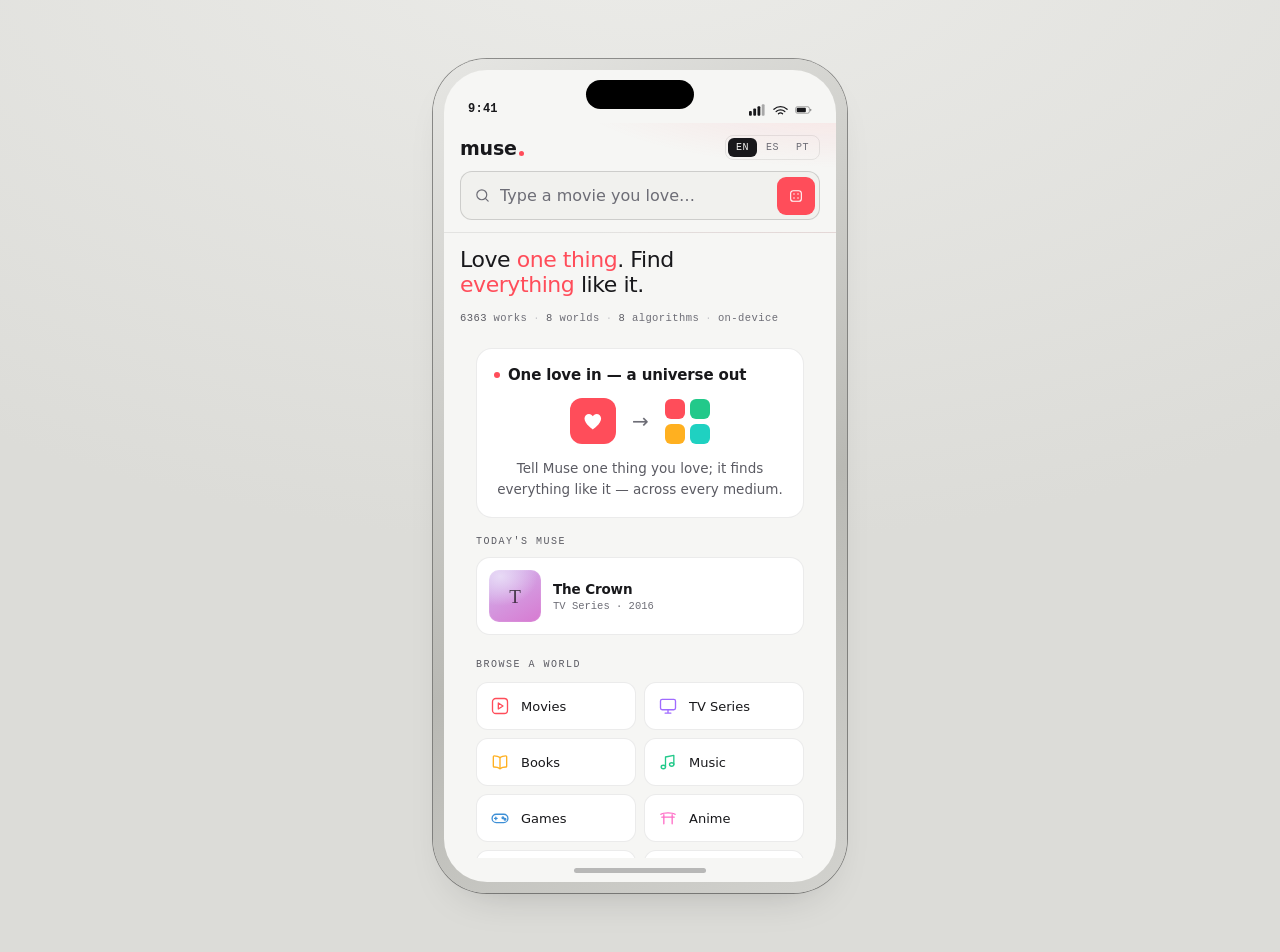
==== index.html @ 6dc79535 "feat: Instagram link in the footer Add a footer social link to the new @muse_find Instagram account." ====
<!doctype html>
<html lang="en">
<head>
<meta charset="utf-8">
<meta http-equiv="Content-Security-Policy" content="default-src 'self'; script-src 'self'; object-src 'none'; base-uri 'none'; img-src 'self' https: data:; connect-src 'self' https://esviqajfbkdnpoohjpjt.supabase.co https://en.wikipedia.org https://query.wikidata.org; style-src 'self' 'unsafe-inline'">
<meta name="viewport" content="width=device-width, initial-scale=1, viewport-fit=cover">
<meta name="theme-color" media="(prefers-color-scheme: light)" content="#f6f6f4">
<meta name="theme-color" media="(prefers-color-scheme: dark)" content="#0c0c0e">
<link rel="manifest" href="manifest.webmanifest">
<link rel="apple-touch-icon" href="apple-touch-icon.png">
<meta name="mobile-web-app-capable" content="yes">
<meta name="apple-mobile-web-app-capable" content="yes">
<meta name="apple-mobile-web-app-status-bar-style" content="black-translucent">
<meta name="apple-mobile-web-app-title" content="Muse">
<meta name="application-name" content="Muse">
<title>Muse — taste engine</title>
<link rel="stylesheet" href="style.css">
</head>
<body><div class="device">
  <div class="screen">
    <div class="island" aria-hidden="true"></div>
    <div class="statusbar" aria-hidden="true">
      <span>9:41</span>
      <span class="sig">
        <svg viewBox="0 0 18 12" fill="currentColor"><rect x="0" y="7" width="3" height="5" rx="1"/><rect x="4.5" y="4.5" width="3" height="7.5" rx="1"/><rect x="9" y="2" width="3" height="10" rx="1"/><rect x="13.5" y="0" width="3" height="12" rx="1" opacity=".35"/></svg>
        <svg viewBox="0 0 18 12" fill="none" stroke="currentColor" stroke-width="1.3"><path d="M2 5.2C4 3.4 6.4 2.4 9 2.4s5 1 7 2.8" stroke-linecap="round"/><path d="M4.4 7.6C5.7 6.5 7.3 5.9 9 5.9s3.3.6 4.6 1.7" stroke-linecap="round"/><path d="M6.8 10c.6-.6 1.4-.9 2.2-.9s1.6.3 2.2.9" stroke-linecap="round"/></svg>
        <svg viewBox="0 0 26 12" fill="none"><rect x="1" y="1" width="21" height="10" rx="2.6" stroke="currentColor" stroke-width="1.1" opacity=".5"/><rect x="2.6" y="2.6" width="14" height="6.8" rx="1.4" fill="currentColor"/><rect x="23.2" y="4" width="1.6" height="4" rx=".8" fill="currentColor" opacity=".5"/></svg>
      </span>
    </div>

    <div class="appscroll">
      <div class="topbar">
        <div class="brandrow">
          <div class="brand">
            <button class="wordmark" type="button" data-home aria-label="Home">muse<span class="dot" aria-hidden="true"></span></button>
          </div>
          <div class="langs" id="langs" role="group" aria-label="Language"></div>
        </div>
        <div class="searchbox">
          <div class="searchrow">
            <svg class="mag" width="17" height="17" viewBox="0 0 24 24" fill="none" stroke="currentColor" stroke-width="1.7" stroke-linecap="round" aria-hidden="true"><circle cx="11" cy="11" r="7"></circle><path d="M20 20l-3.6-3.6"></path></svg>
            <input id="q" type="text" autocomplete="off" spellcheck="false" aria-label="Search" role="combobox" aria-autocomplete="list" aria-haspopup="listbox" aria-controls="ac" aria-expanded="false" />
            <button class="dice" id="dice" type="button" aria-label="Surprise me"></button>
          </div>
          <div class="ac" id="ac" role="listbox" hidden></div>
        </div>
      </div>

      <nav class="cats" id="cats" aria-label="Categories"></nav>

      <div class="pitch" id="pitch">
        <h1 class="tagline" id="tagline"></h1>
        <p class="stats" id="stats"></p>
      </div>

      <main id="out"></main>

      <details class="lab" id="lab">
        <summary><svg class="fl" width="15" height="15" viewBox="0 0 24 24" fill="none" stroke="currentColor" stroke-width="1.6" stroke-linecap="round" stroke-linejoin="round" aria-hidden="true"><path d="M9 3h6M10 3v6.5L5.5 18a2 2 0 0 0 1.8 3h9.4a2 2 0 0 0 1.8-3L14 9.5V3"></path><path d="M7.5 14h9"></path></svg><span id="labTitle"></span><span class="arr">▾</span></summary>
        <div class="labgrid" id="labGrid"></div>
      </details>
      <p class="foot" id="foot"></p>
      <button class="suggest" type="button" data-suggest id="suggestBtn"></button>
      <div class="social">
        <a class="ig" id="igLink" href="https://www.instagram.com/muse_find/" target="_blank" rel="noopener noreferrer" aria-label="Muse on Instagram">
          <svg viewBox="0 0 24 24" width="19" height="19" fill="none" stroke="currentColor" stroke-width="1.7" stroke-linecap="round" stroke-linejoin="round" aria-hidden="true"><rect x="3" y="3" width="18" height="18" rx="5.4"></rect><circle cx="12" cy="12" r="4.2"></circle><circle cx="17.4" cy="6.6" r="1.15" fill="currentColor" stroke="none"></circle></svg>
          <span>@muse_find</span>
        </a>
      </div>
    </div>

    <div class="homebar" aria-hidden="true"><i></i></div>
  </div>
</div>

<!-- first-visit intro: dormant by default (hidden + no video src). app.js sets the src and
     only reveals it once the first frame decodes; if intro.mp4 404s/errors it stays hidden. -->
<div class="intro" id="introModal" role="dialog" aria-modal="true" aria-labelledby="introTitle" hidden>
  <div class="intro-backdrop" data-intro-close></div>
  <div class="intro-card" role="document">
    <button class="intro-x" type="button" data-intro-close id="introX" aria-label="Close">&times;</button>
    <div class="intro-video-wrap">
      <video id="introVideo" playsinline muted controls preload="none"></video>
    </div>
    <div class="intro-body">
      <h2 class="intro-title" id="introTitle"></h2>
      <p class="intro-sub" id="introSub"></p>
      <button class="intro-cta" type="button" data-intro-close id="introCta"></button>
    </div>
  </div>
</div>

<script src="boot-data.js"></script>
<script src="app.js"></script>
<script src="register-sw.js"></script>
</body>
</html>
---- style.css ----
:root{
    --sans:system-ui,-apple-system,"Segoe UI",Roboto,Helvetica,Arial,sans-serif;
    --mono:ui-monospace,"SF Mono","Cascadia Code","Segoe UI Mono",Menlo,Consolas,monospace;
    --serif:"Iowan Old Style","Palatino Linotype",Palatino,Georgia,"Times New Roman",serif;
    /* dark (default) */
    --bg:#0c0c0e; --panel:#141416; --panel2:#191a1d;
    --line:rgba(255,255,255,.075); --line2:rgba(255,255,255,.14);
    --ink:#ededf0; --mut:#9b9ba4; --dim:#8a8a94; --faint:#3b3b42;
    --acc:#db5a54;
    --tsat:50%; --tl1:27%; --tl2:14%; --tfg:rgba(255,255,255,.92);
    --shadow:0 20px 46px -26px rgba(0,0,0,.85);
    --stage:radial-gradient(120% 90% at 50% -10%, #17171b, #08080a 72%);
    --frame:linear-gradient(150deg,#3a3a40,#171719 60%,#2a2a2e);
  }
  @media (prefers-color-scheme:light){
    :root{
      --bg:#f6f6f4; --panel:#ffffff; --panel2:#f1f1ee;
      --line:rgba(0,0,0,.08); --line2:rgba(0,0,0,.15);
      --ink:#18181b; --mut:#5b5b63; --dim:#6d6d76; --faint:#c8c8cc;
      --tsat:60%; --tl1:82%; --tl2:66%; --tfg:rgba(0,0,0,.74);
      --shadow:0 20px 46px -28px rgba(0,0,0,.28);
      --stage:radial-gradient(120% 90% at 50% -10%, #ecece9, #dcdcd8 75%);
      --frame:linear-gradient(150deg,#e6e6e3,#b9b9b4 60%,#d2d2ce);
    }
  }
  :root[data-theme="dark"]{
    --bg:#0c0c0e; --panel:#141416; --panel2:#191a1d;
    --line:rgba(255,255,255,.075); --line2:rgba(255,255,255,.14);
    --ink:#ededf0; --mut:#9b9ba4; --dim:#8a8a94; --faint:#3b3b42;
    --tsat:50%; --tl1:27%; --tl2:14%; --tfg:rgba(255,255,255,.92);
    --shadow:0 20px 46px -26px rgba(0,0,0,.85);
    --stage:radial-gradient(120% 90% at 50% -10%, #17171b, #08080a 72%);
    --frame:linear-gradient(150deg,#3a3a40,#171719 60%,#2a2a2e);
  }
  :root[data-theme="light"]{
    --bg:#f6f6f4; --panel:#ffffff; --panel2:#f1f1ee;
    --line:rgba(0,0,0,.08); --line2:rgba(0,0,0,.15);
    --ink:#18181b; --mut:#5b5b63; --dim:#6d6d76; --faint:#c8c8cc;
    --tsat:60%; --tl1:82%; --tl2:66%; --tfg:rgba(0,0,0,.74);
    --shadow:0 20px 46px -28px rgba(0,0,0,.28);
    --stage:radial-gradient(120% 90% at 50% -10%, #ecece9, #dcdcd8 75%);
    --frame:linear-gradient(150deg,#e6e6e3,#b9b9b4 60%,#d2d2ce);
  }

  html,body{margin:0;padding:0}   /* NB: no overscroll-behavior:none — that silently disabled pull-to-refresh, which also left users unable to reload to get updates */
  .vh{position:absolute;width:1px;height:1px;padding:0;margin:-1px;overflow:hidden;clip:rect(0,0,0,0);white-space:nowrap;border:0}
  body{background:var(--stage);color:var(--ink);font-family:var(--sans);
    -webkit-font-smoothing:antialiased;text-rendering:optimizeLegibility;
    min-height:100vh;display:flex;align-items:center;justify-content:center;padding:26px 16px}
  ::selection{background:var(--acc);color:#fff}
  button{font:inherit;color:inherit;background:none;border:none;cursor:pointer}
  h1,h2,h3{margin:0;text-wrap:balance;font-weight:400}
  svg{display:block}

  /* ============ device frame (desktop presentation) ============ */
  .device{width:392px;max-width:100%;padding:11px;border-radius:54px;background:var(--frame);
    box-shadow:var(--shadow),0 0 0 1px rgba(0,0,0,.4);flex:none}
  .screen{position:relative;height:min(812px,calc(100vh - 74px));border-radius:43px;overflow:hidden;
    background:var(--bg);display:flex;flex-direction:column}
  .island{position:absolute;top:10px;left:50%;transform:translateX(-50%);width:108px;height:29px;
    background:#000;border-radius:16px;z-index:80;pointer-events:none}
  .statusbar{flex:none;height:46px;display:flex;align-items:flex-end;justify-content:space-between;
    padding:0 24px 7px;font-family:var(--mono);font-size:12px;font-weight:600;color:var(--ink);letter-spacing:.02em}
  .statusbar .sig{display:flex;align-items:center;gap:6px}
  .statusbar .sig svg{width:17px;height:12px;color:var(--ink)}
  .homebar{flex:none;height:24px;display:flex;align-items:center;justify-content:center}
  .homebar i{width:132px;height:5px;border-radius:3px;background:var(--ink);opacity:.28}

  /* ============ scroll region ============ */
  .appscroll{flex:1;overflow-y:auto;overflow-x:hidden;-webkit-overflow-scrolling:touch;scrollbar-width:none}
  .appscroll::-webkit-scrollbar{display:none}

  /* ---------- sticky top bar ---------- */
  .topbar{position:sticky;top:0;z-index:40;padding:12px 16px 12px;border-bottom:1px solid var(--line);
    background:radial-gradient(135% 135% at 106% -34%, color-mix(in srgb, var(--acc) 14%, transparent), transparent 56%), var(--bg)}
  .brandrow{display:flex;align-items:center;justify-content:space-between;margin-bottom:11px}
  .brand{display:flex;align-items:center;gap:9px;user-select:none}
  .wordmark{font-size:19px;font-weight:600;letter-spacing:-.01em;display:inline-flex;align-items:baseline;gap:2px;cursor:pointer;padding:0;transition:opacity .15s}
  .wordmark:hover{opacity:.75}
  .wordmark:active{opacity:.55}
  .wordmark .dot{width:5px;height:5px;border-radius:50%;background:var(--acc);align-self:flex-end;margin-bottom:3px;transition:background .5s ease}
  .proto{font-family:var(--mono);font-size:11px;letter-spacing:.16em;text-transform:uppercase;color:var(--dim);
    border:1px solid var(--line2);padding:2px 6px;border-radius:5px}
  .langs{display:flex;gap:1px;border:1px solid var(--line);border-radius:8px;padding:2px}
  .langs button{font-family:var(--mono);font-size:10px;letter-spacing:.05em;color:var(--dim);padding:4px 8px;border-radius:6px;transition:color .2s,background .2s}
  .langs button.on{background:var(--ink);color:var(--bg)}

  /* ---------- search ---------- */
  .searchbox{position:relative}
  .searchrow{display:flex;align-items:center;gap:9px;background:var(--panel2);border:1px solid var(--line2);
    border-radius:12px;padding:3px 4px 3px 13px;transition:border-color .2s,box-shadow .2s}
  .searchrow:focus-within{border-color:color-mix(in srgb,var(--acc) 55%,var(--line2));
    box-shadow:0 0 0 3px color-mix(in srgb,var(--acc) 12%,transparent)}
  .searchrow>.mag{flex:none;color:var(--dim)}
  #q{flex:1;background:none;border:none;outline:none;color:var(--ink);font:inherit;font-size:16px;padding:11px 0;min-width:0}
  #q::placeholder{color:var(--dim)}
  .dice{flex:none;display:flex;align-items:center;justify-content:center;color:#fff;
    width:38px;height:38px;border-radius:9px;background:var(--acc);border:1px solid transparent;transition:opacity .2s,background .5s}
  .dice:hover,.dice:active{opacity:.85}
  .dice svg{width:16px;height:16px}
  .dice span{display:none}

  /* ---------- autocomplete ---------- */
  .ac{position:absolute;top:calc(100% + 7px);left:0;right:0;z-index:60;background:var(--panel);
    border:1px solid var(--line2);border-radius:13px;overflow:hidden;box-shadow:var(--shadow);max-height:340px;overflow-y:auto}
  .ac .grp{font-family:var(--mono);font-size:11px;letter-spacing:.15em;text-transform:uppercase;color:var(--dim);padding:11px 15px 5px}
  .ac .opt{display:flex;align-items:center;gap:11px;padding:9px 15px;cursor:pointer}
  .ac .opt.sel,.ac .opt:active{background:color-mix(in srgb,var(--acc) 10%,transparent)}
  .ac .opt .mini{flex:none;width:30px;height:30px;border-radius:7px;display:flex;align-items:center;justify-content:center;
    font-family:var(--serif);font-size:15px;background:linear-gradient(150deg,hsl(var(--h) var(--tsat) var(--tl1)),hsl(var(--h) var(--tsat) var(--tl2)));color:var(--tfg)}
  .ac .opt .nm{font-size:13.5px;font-weight:500;overflow:hidden;text-overflow:ellipsis;white-space:nowrap;flex:1;min-width:0}
  .ac .opt .yr{color:var(--dim);font-family:var(--mono);font-size:10.5px;margin-left:3px}
  .ac .opt .ct{margin-left:auto;font-size:10px;color:var(--mut);display:flex;gap:4px;align-items:center;flex:none}
  .ac .opt .ct svg{width:13px;height:13px;color:var(--dim)}
  .ac .none{font-family:var(--mono);font-size:10.5px;color:var(--dim);padding:13px 15px}

  /* ---------- categories (horizontal scroll) ---------- */
  .cats{display:flex;gap:6px;overflow-x:auto;padding:12px 16px 4px;scrollbar-width:none;scroll-snap-type:x proximity}
  .cats::-webkit-scrollbar{display:none}
  .cat{display:flex;align-items:center;gap:7px;white-space:nowrap;padding:8px 12px;border-radius:10px;flex:none;scroll-snap-align:start;
    border:1px solid var(--line);color:var(--mut);font-size:12.5px;font-weight:500;transition:border-color .2s,color .2s,background .2s}
  .cat:active{color:var(--ink)}
  .cat .ico{width:16px;height:16px;color:var(--c);transition:color .2s}
  .cat .ico svg{width:16px;height:16px}
  .cat.on{color:var(--ink);border-color:color-mix(in srgb,var(--c) 60%,transparent);background:color-mix(in srgb,var(--c) 10%,transparent)}
  .cat.on .ico{color:var(--c)}

  /* ---------- pitch (compact tagline) ---------- */
  .pitch{padding:14px 16px 2px}
  .pitch[hidden]{display:none}
  .tagline{font-size:22px;font-weight:300;letter-spacing:-.02em;line-height:1.15;max-width:16ch}
  .tagline em{font-style:normal;color:var(--acc);transition:color .5s ease}
  .stats{font-family:var(--mono);font-size:10.5px;letter-spacing:.04em;color:var(--dim);margin:12px 0 0;line-height:1.6}
  .stats b{color:var(--mut);font-weight:400}
  .stats i{font-style:normal;color:var(--faint);margin:0 6px}

  /* ---------- hint / starter ---------- */
  .hint{color:var(--dim);font-size:12px;line-height:1.55;margin:12px 16px 0}
  .hint b{color:var(--mut);font-weight:500}
  .starter{display:flex;flex-wrap:wrap;align-items:center;gap:9px 12px;padding:14px 16px 4px;color:var(--dim);font-size:13px}
  .starter .lead{font-family:var(--mono);font-size:9.5px;letter-spacing:.14em;text-transform:uppercase;color:var(--faint);width:100%;margin-bottom:-3px}
  .starter .ex{color:var(--mut);border-bottom:1px solid var(--line2);padding-bottom:1px;transition:color .18s,border-color .18s}
  .starter .ex:active{color:var(--ink);border-color:var(--acc)}

  /* ---------- home: how-it-works spotlight + browse grid ---------- */
  .spotlight{margin:14px 16px 0;border:1px solid var(--line);background:var(--panel);border-radius:16px;padding:17px}
  .spotlight h2{font-size:15px;font-weight:600;letter-spacing:-.01em;display:flex;align-items:center;gap:8px;margin:0 0 4px}
  .spotlight h2 .dot{width:6px;height:6px;border-radius:50%;background:var(--acc);flex:none;transition:background .5s}
  .sp-diagram{display:flex;align-items:center;justify-content:center;gap:16px;margin:14px 0}
  .sp-diagram .heart{width:46px;height:46px;border-radius:12px;background:var(--acc);display:flex;align-items:center;justify-content:center;color:#fff;transition:background .5s}
  .sp-diagram .heart svg{width:24px;height:24px}
  .sp-diagram .arrow{color:var(--dim);font-size:20px}
  .sp-diagram .fan{display:grid;grid-template-columns:1fr 1fr;gap:5px}
  .sp-diagram .fan i{width:20px;height:20px;border-radius:6px;display:block}
  .spotlight p{font-size:13.5px;line-height:1.55;color:var(--mut);margin:0;text-align:center}
  .browse{padding:24px 16px 0}
  .browse-l{font-family:var(--mono);font-size:10px;letter-spacing:.15em;text-transform:uppercase;color:var(--mut);margin-bottom:12px}
  .cgrid{display:grid;grid-template-columns:1fr 1fr;gap:8px}
  .ct{display:flex;align-items:center;gap:11px;padding:13px;border-radius:12px;border:1px solid var(--line);background:var(--panel);cursor:pointer;
    transition:border-color .2s,transform .15s}
  .ct:active{transform:scale(.98)}
  .ct .ci{width:20px;height:20px;flex:none;color:var(--c)}
  .ct .ci svg{width:20px;height:20px}
  .ct .cn{font-size:13px;font-weight:500}
  .home-stats{font-family:var(--mono);font-size:10.5px;letter-spacing:.04em;color:var(--dim);text-align:center;padding:26px 16px 6px}
  .home-stats b{color:var(--mut);font-weight:400}
  .home-stats i{font-style:normal;color:var(--faint);margin:0 6px}

  /* ---------- your shelf: recent + loved (v2 §B3) ---------- */
  .shelf{padding:18px 16px 0}
  .shelf-l{font-family:var(--mono);font-size:10px;letter-spacing:.15em;text-transform:uppercase;color:var(--mut);margin-bottom:10px}
  .sugg{display:flex;gap:10px;overflow-x:auto;padding-bottom:2px;scroll-snap-type:x proximity;-webkit-overflow-scrolling:touch}
  .sugg::-webkit-scrollbar{display:none}
  .sg{flex:0 0 84px;scroll-snap-align:start;display:flex;flex-direction:column;align-items:flex-start;gap:6px;text-align:left;cursor:pointer}
  .sg .tile{width:84px;height:84px}
  .sg .tile .mono{font-size:26px}
  .sg .tile .tcat{display:none}
  .sg .t{font-size:11.5px;font-weight:500;line-height:1.25;width:84px;overflow:hidden;text-overflow:ellipsis;
    display:-webkit-box;-webkit-line-clamp:2;-webkit-box-orient:vertical}
  .sg .y{font-family:var(--mono);font-size:9.5px;color:var(--dim)}

  /* ---------- daily muse + new-since-last-visit pill (v2 §B5) ---------- */
  .new-pill{margin:14px 16px 0;padding:8px 13px;border-radius:99px;background:color-mix(in srgb,var(--acc) 12%,transparent);
    color:var(--acc);font-size:11.5px;font-weight:500;text-align:center}
  .daily{padding:18px 16px 0}
  .daily-card{display:flex;align-items:center;gap:12px;width:100%;padding:12px;border-radius:14px;
    border:1px solid var(--line);background:var(--panel);cursor:pointer;text-align:left;transition:border-color .2s,transform .15s}
  .daily-card:active{transform:scale(.98)}
  .daily-card .tile{width:52px;height:52px}
  .daily-card .tile .mono{font-size:19px}
  .daily-info{min-width:0;flex:1}
  .daily-t{font-size:13.5px;font-weight:600;letter-spacing:-.01em;line-height:1.25;overflow:hidden;text-overflow:ellipsis;white-space:nowrap}
  .daily-y{font-family:var(--mono);font-size:10.5px;color:var(--dim);margin-top:2px}

  /* ---------- content sections ---------- */
  #out{padding:6px 16px 0;scroll-margin-top:112px}
  .sechead{display:flex;align-items:center;gap:12px;margin:24px 0 14px}
  .sechead h3{font-family:var(--mono);font-size:10.5px;font-weight:400;letter-spacing:.15em;text-transform:uppercase;color:var(--mut)}
  .sechead .sub{font-size:11px;color:var(--dim)}
  .sechead::after{content:"";flex:1;height:1px;background:var(--line)}

  /* ---------- tile ---------- */
  .tile{position:relative;border-radius:10px;overflow:hidden;flex:none;
    background:
      radial-gradient(115% 92% at 22% 12%, hsl(var(--h) var(--tsat) calc(var(--tl1) + 9%)), transparent 62%),
      linear-gradient(150deg, hsl(var(--h) var(--tsat) var(--tl1)), hsl(calc(var(--h) + 34) calc(var(--tsat) - 6%) var(--tl2)));
    box-shadow:inset 0 0 0 1px rgba(255,255,255,.07)}
  .tile .mono{position:absolute;inset:0;display:flex;align-items:center;justify-content:center;font-family:var(--serif);color:var(--tfg);opacity:.9;line-height:1}
  .tile .tcat{position:absolute;left:7px;bottom:6px;color:var(--tfg);opacity:.5}
  .tile .tcat svg{width:14px;height:14px}
  .tile .cov{position:absolute;inset:0;width:100%;height:100%;object-fit:cover;z-index:2;display:block;background:inherit}
  .tile.hasimg .tcat{display:none}

  /* ---------- source card ---------- */
  .source{background:var(--panel);border:1px solid var(--line);border-radius:18px;padding:17px;margin:10px 0 8px;display:flex;flex-direction:column;gap:12px}
  .shead{display:flex;gap:13px;align-items:center}
  .shead .tile{width:64px;aspect-ratio:3/4;flex:none}
  .shead .tile .mono{font-size:25px}
  .stitle{min-width:0;flex:1}
  .heart-toggle{flex:none;width:36px;height:36px;display:flex;align-items:center;justify-content:center;border-radius:50%;
    color:var(--dim);transition:color .18s,transform .15s}
  .heart-toggle svg{width:19px;height:19px}
  .heart-toggle:active{transform:scale(.88)}
  .heart-toggle.on{color:var(--acc)}
  .kicker{font-family:var(--mono);font-size:9px;letter-spacing:.14em;text-transform:uppercase;color:var(--acc);transition:color .5s}
  .source h2{font-size:20px;font-weight:500;letter-spacing:-.02em;line-height:1.15;margin-top:5px}
  .meta{color:var(--mut);font-size:12px;margin-top:4px}
  .meta b{color:var(--ink);font-weight:500}
  .chips{display:flex;gap:5px;flex-wrap:wrap}
  .chip{font-size:11px;font-weight:500;color:var(--mut);border:1px solid var(--line);padding:3px 9px;border-radius:7px}
  .chip.th{color:color-mix(in srgb,var(--acc) 78%,var(--ink));border-color:color-mix(in srgb,var(--acc) 28%,var(--line))}
  .desc{color:var(--mut);font-size:13px;line-height:1.55}
  .meters{display:flex;gap:16px;flex-wrap:wrap}
  .meter{flex:1;min-width:82px}
  .meter .lb{display:flex;justify-content:space-between;font-family:var(--mono);font-size:11px;letter-spacing:.08em;text-transform:uppercase;color:var(--dim);margin-bottom:5px}
  .meter .lb b{color:var(--mut);font-weight:400}
  .track{height:3px;border-radius:99px;background:var(--line);overflow:hidden}
  .fill{height:100%;border-radius:99px;background:var(--acc);width:0;transition:width .8s cubic-bezier(.2,.7,.2,1)}

  /* ---------- match list (single column) ---------- */
  .grid{display:flex;flex-direction:column;gap:11px;margin-bottom:8px}
  .match{background:var(--panel);border:1px solid var(--line);border-radius:15px;padding:15px;cursor:pointer;
    transition:border-color .2s,transform .15s;display:flex;flex-direction:column;gap:12px}
  .match:active{transform:scale(.995)}
  .match.open{cursor:default}
  .mhead{display:flex;gap:12px;align-items:center;border-radius:10px}
  .mhead:focus-visible,.bx:focus-visible{outline:2px solid var(--acc);outline-offset:2px}
  .mhead .tile{width:48px;aspect-ratio:1;border-radius:9px}
  .mhead .tile .mono{font-size:20px}
  .mhead .tile .tcat{display:none}
  .mhead .info{flex:1;min-width:0}
  .rank{font-family:var(--mono);font-size:11px;letter-spacing:.09em;color:var(--dim);display:flex;align-items:center;gap:6px}
  .quality{color:var(--acc);text-transform:uppercase;letter-spacing:.11em;transition:color .5s}
  .quality.weak{color:var(--dim)}
  .mhead .nm{font-size:14.5px;font-weight:600;letter-spacing:-.01em;line-height:1.25;margin-top:3px;overflow:hidden;text-overflow:ellipsis;white-space:nowrap}
  .mhead .by{color:var(--mut);font-size:11.5px;margin-top:2px;overflow:hidden;text-overflow:ellipsis;white-space:nowrap}
  .ring{flex:none;position:relative;width:48px;height:48px}
  .ring svg{transform:rotate(-90deg)}
  .ring .num{position:absolute;inset:0;display:flex;align-items:center;justify-content:center;font-family:var(--mono);font-size:12.5px;font-weight:500;letter-spacing:-.02em}
  .why{color:var(--mut);font-size:12px;line-height:1.5;padding-left:11px;border-left:1px solid color-mix(in srgb,var(--acc) 40%,var(--line))}
  .bars{display:flex;flex-direction:column;gap:8px}
  .bar .lb{display:flex;justify-content:space-between;font-size:10.5px;color:var(--mut);margin-bottom:4px}
  .bar .lb .v{color:var(--dim);font-family:var(--mono);font-variant-numeric:tabular-nums}
  .more{align-self:flex-start;font-family:var(--mono);font-size:11px;letter-spacing:.1em;color:var(--dim);text-transform:uppercase;padding:2px 0}
  .match:active .more{color:var(--acc)}
  .xpand{display:block}
  .radarbox{display:flex;flex-direction:column;align-items:center;gap:8px;margin-top:18px;padding-top:16px;border-top:1px solid var(--line)}
  .radarbox .cap{font-family:var(--mono);font-size:11px;letter-spacing:.13em;text-transform:uppercase;color:var(--dim)}
  .radarbox svg{max-width:100%;height:auto}
  .legend{display:flex;gap:14px;font-size:10.5px;color:var(--mut)}
  .legend i{display:inline-block;width:8px;height:8px;border-radius:2px;margin-right:5px}

  /* ---------- beyond (snap carousel) ---------- */
  .beyond{display:flex;gap:10px;overflow-x:auto;scroll-snap-type:x mandatory;padding:2px 16px 8px;margin:0 -16px;scrollbar-width:none}
  .beyond::-webkit-scrollbar{display:none}
  .bx{flex:0 0 168px;scroll-snap-align:start;background:var(--panel);border:1px solid var(--line);border-radius:14px;padding:13px;
    display:flex;flex-direction:column;gap:10px;cursor:pointer;transition:border-color .2s,transform .15s}
  .bx:active{transform:scale(.99)}
  .bx .cathead{display:flex;align-items:center;gap:6px;font-family:var(--mono);font-size:9px;letter-spacing:.1em;text-transform:uppercase}
  .bx .cathead svg{width:13px;height:13px}
  .bx .row{display:flex;gap:10px;align-items:center}
  .bx .tile{width:40px;aspect-ratio:1;border-radius:8px}
  .bx .tile .mono{font-size:17px}
  .bx .tile .tcat{display:none}
  .bx .nm{font-size:12.5px;font-weight:600;line-height:1.2;overflow:hidden;text-overflow:ellipsis;white-space:nowrap}
  .bx .subby{color:var(--dim);font-size:10.5px;margin-top:1px;overflow:hidden;text-overflow:ellipsis;white-space:nowrap}
  .bx .pc{margin-left:auto;font-family:var(--mono);font-size:12.5px;font-weight:500;font-variant-numeric:tabular-nums;text-align:right}
  .bx .pc.word{font-size:8.5px;letter-spacing:.06em;text-transform:uppercase;max-width:52px;line-height:1.3}
  .bx .why{font-size:11px;border:none;padding:0;color:var(--dim);line-height:1.45}

  /* ---------- algorithm lab ---------- */
  .lab{border:1px solid var(--line);border-radius:14px;margin:20px 16px 18px;overflow:hidden}
  .lab summary{list-style:none;display:flex;align-items:center;gap:10px;padding:14px 16px;cursor:pointer;color:var(--mut);font-size:12.5px}
  .lab summary::-webkit-details-marker{display:none}
  .lab summary .fl{color:var(--dim);flex:none}
  .lab summary .arr{margin-left:auto;transition:transform .25s;color:var(--dim)}
  .lab[open] summary .arr{transform:rotate(180deg)}
  .lab .labgrid{display:flex;flex-direction:column;gap:9px;padding:0 16px 16px}
  .alg{background:var(--bg);border:1px solid var(--line);border-radius:11px;padding:12px 13px}
  .alg .nm{display:flex;justify-content:space-between;align-items:baseline;gap:8px;font-size:12.5px;font-weight:600;margin-bottom:5px}
  .alg .w{color:var(--acc);font-family:var(--mono);font-size:10.5px;font-variant-numeric:tabular-nums;transition:color .5s;flex:none}
  .alg .ds{color:var(--dim);font-size:11px;line-height:1.5}

  .foot{color:var(--dim);font-size:10.5px;line-height:1.65;padding:0 16px 10px;margin:0}
  .foot b{color:var(--mut);font-weight:500}

  /* ---------- community: suggest / fix a title ---------- */
  .suggest{display:block;width:calc(100% - 32px);margin:0 16px 22px;padding:11px 12px;border:1px dashed var(--line2);
    border-radius:12px;background:none;font-family:var(--mono);font-size:10.5px;letter-spacing:.05em;color:var(--dim);
    text-transform:uppercase;text-align:center;transition:color .2s,border-color .2s}
  .suggest:hover,.suggest:active{color:var(--mut);border-color:color-mix(in srgb,var(--acc) 55%,var(--line2))}
  .fixlink{display:inline-block;margin-top:9px;font-family:var(--mono);font-size:9.5px;letter-spacing:.06em;
    text-transform:uppercase;color:var(--dim);border-bottom:1px solid var(--line2);cursor:pointer;transition:color .2s,border-color .2s}
  .fixlink:hover{color:var(--acc);border-color:var(--acc)}
  .srcactions{display:flex;gap:18px;flex-wrap:wrap}

  /* ---------- social footer ---------- */
  .social{display:flex;justify-content:center;padding:2px 16px 26px}
  .social .ig{display:inline-flex;align-items:center;gap:8px;text-decoration:none;color:var(--dim);
    font-family:var(--mono);font-size:12px;letter-spacing:.05em;padding:7px 13px;
    border:1px solid var(--line);border-radius:10px;transition:color .2s,border-color .2s}
  .social .ig:hover,.social .ig:active{color:var(--acc);border-color:color-mix(in srgb,var(--acc) 45%,var(--line2))}
  .social .ig svg{width:19px;height:19px}
  .srcactions .fixlink{margin-top:0}
  /* ---------- rate-the-match feedback (algorithm training signal) ---------- */
  .rate{display:flex;align-items:center;gap:7px;margin-top:12px;padding-top:11px;border-top:1px solid var(--line);position:relative}
  .rate .rq{font-family:var(--mono);font-size:11px;letter-spacing:.11em;text-transform:uppercase;color:var(--dim);margin-right:auto}
  .rate-thanks{position:absolute;right:0;top:calc(100% + 4px);font-size:11px;color:var(--acc);
    animation:rateThanksIn .2s ease-out}
  @keyframes rateThanksIn{from{opacity:0;transform:translateY(-3px)}to{opacity:1;transform:translateY(0)}}
  .rb{width:31px;height:26px;display:inline-flex;align-items:center;justify-content:center;border:1px solid var(--line2);
    border-radius:8px;color:var(--dim);background:none;transition:color .18s,border-color .18s,background .18s}
  .rb svg{width:15px;height:15px}
  .rb:hover{border-color:var(--mut);color:var(--mut)}
  .rb.up.on{color:#fff;background:var(--acc);border-color:transparent}
  .rb.dn.on{color:#fff;background:var(--dim);border-color:transparent}
  .rate .thx{font-family:var(--mono);font-size:9px;letter-spacing:.1em;text-transform:uppercase;color:var(--acc)}

  /* ---------- A + B taste blend (v2 §B-blend) ---------- */
  .blend-head{background:var(--panel);border:1px solid var(--line);border-radius:18px;padding:17px;margin:10px 0 8px}
  .blend-head h2{font-size:16px;font-weight:600;letter-spacing:-.01em;margin-bottom:14px}
  .blend-anchors{display:flex;align-items:flex-start;gap:10px}
  .blend-anchor{position:relative;flex:1;min-width:0;display:flex;flex-direction:column;align-items:center;gap:7px;text-align:center}
  .blend-anchor .tile{width:64px;height:64px}
  .blend-anchor .tile .mono{font-size:23px}
  .ban-t{font-size:12px;font-weight:500;line-height:1.25;overflow:hidden;text-overflow:ellipsis;
    display:-webkit-box;-webkit-line-clamp:2;-webkit-box-orient:vertical;width:100%}
  .blend-x{position:absolute;top:-4px;right:8px;width:22px;height:22px;border-radius:50%;background:var(--panel2);
    border:1px solid var(--line2);color:var(--dim);font-size:14px;line-height:1;display:flex;align-items:center;justify-content:center;
    transition:color .18s,border-color .18s}
  .blend-x:hover{color:var(--ink);border-color:var(--mut)}
  .blend-plus{flex:none;align-self:center;font-size:20px;color:var(--dim);font-weight:300;margin-top:20px}

  /* live "find anything" fallback */
  .ac .opt.liveopt{border-top:1px solid var(--line);color:var(--acc)}
  .ac .opt.liveopt .mini{background:color-mix(in srgb,var(--acc) 16%,transparent);color:var(--acc)}
  .ac .opt.liveopt .nm{font-weight:500}
  .livewait{padding:40px 20px;text-align:center;color:var(--mut);font-family:var(--mono);font-size:11px;letter-spacing:.04em;line-height:1.7}
  .livetag{font-family:var(--mono);font-size:8.5px;letter-spacing:.12em;text-transform:uppercase;color:var(--acc);border:1px solid color-mix(in srgb,var(--acc) 45%,var(--line2));border-radius:5px;padding:2px 5px;margin-left:7px;vertical-align:middle}

  /* ============ first-visit intro popup ============ */
  .intro{position:fixed;inset:0;z-index:200;display:flex;align-items:center;justify-content:center;padding:20px}
  .intro[hidden]{display:none}
  .intro-backdrop{position:absolute;inset:0;background:rgba(0,0,0,.62);
    -webkit-backdrop-filter:blur(4px);backdrop-filter:blur(4px)}
  .intro-card{position:relative;z-index:1;width:min(560px,100%);max-height:calc(100vh - 40px);overflow:auto;
    background:var(--panel);border:1px solid var(--line2);border-radius:20px;box-shadow:var(--shadow);
    display:flex;flex-direction:column;animation:introIn .32s cubic-bezier(.2,.7,.3,1)}
  @keyframes introIn{from{opacity:0;transform:translateY(10px) scale(.985)}to{opacity:1;transform:none}}
  .intro-x{position:absolute;top:9px;right:11px;z-index:3;width:32px;height:32px;border-radius:50%;
    display:flex;align-items:center;justify-content:center;font-size:22px;line-height:1;color:#fff;
    background:rgba(0,0,0,.45);transition:background .2s}
  .intro-x:hover,.intro-x:active{background:rgba(0,0,0,.72)}
  .intro-video-wrap{position:relative;width:100%;aspect-ratio:16/9;background:#000;
    border-radius:20px 20px 0 0;overflow:hidden}
  .intro-video-wrap video{width:100%;height:100%;object-fit:cover;display:block;background:#000}
  .intro-body{padding:18px 20px 20px;text-align:center;display:flex;flex-direction:column;gap:9px}
  .intro-title{font-size:20px;font-weight:600;letter-spacing:-.01em;color:var(--ink)}
  .intro-sub{margin:0;font-size:13.5px;line-height:1.5;color:var(--mut)}
  .intro-cta{margin-top:6px;align-self:center;padding:11px 26px;border-radius:11px;
    background:var(--acc);color:#fff;font-size:14px;font-weight:600;letter-spacing:.01em;
    transition:transform .15s,filter .2s}
  .intro-cta:hover{filter:brightness(1.06)}
  .intro-cta:active{transform:scale(.97)}

  @media (prefers-reduced-motion:reduce){*{transition:none!important}}
  @media (prefers-reduced-motion:reduce){.intro-card{animation:none}}

  /* ============ real phone: drop the frame, fill the screen ============ */
  @media (max-width:560px){
    body{padding:0;display:block;background:var(--bg)}
    .device{width:100%;max-width:100%;padding:0;border-radius:0;box-shadow:none;background:var(--bg)}
    /* Android fix: scroll the DOCUMENT, not a nested overflow region, and keep the
       height STABLE. A clipped fixed-height .screen + inner scroll + sticky header
       tears on keyboard-open. So: document scroll + 100svh (stable, address-bar-proof).
       (We deliberately do NOT set overscroll-behavior:none here — the document scroll +
       stable svh height already prevent the tilt, and keeping the default lets native
       pull-to-refresh work.) */
    .screen{display:block;height:auto;min-height:100vh;min-height:100svh;overflow:visible;border-radius:0}
    .appscroll{flex:none;overflow:visible;-webkit-overflow-scrolling:auto;
      padding-bottom:calc(env(safe-area-inset-bottom) + 10px)}
    .topbar{padding-top:calc(12px + env(safe-area-inset-top))}
    .island,.statusbar,.homebar{display:none}
    /* intro fills the phone screen edge-to-edge */
    .intro{padding:0;align-items:stretch}
    .intro-card{width:100%;max-height:100vh;max-height:100svh;border-radius:0;border:none;justify-content:center}
    .intro-video-wrap{border-radius:0}
    .intro-x{top:calc(9px + env(safe-area-inset-top))}
  }
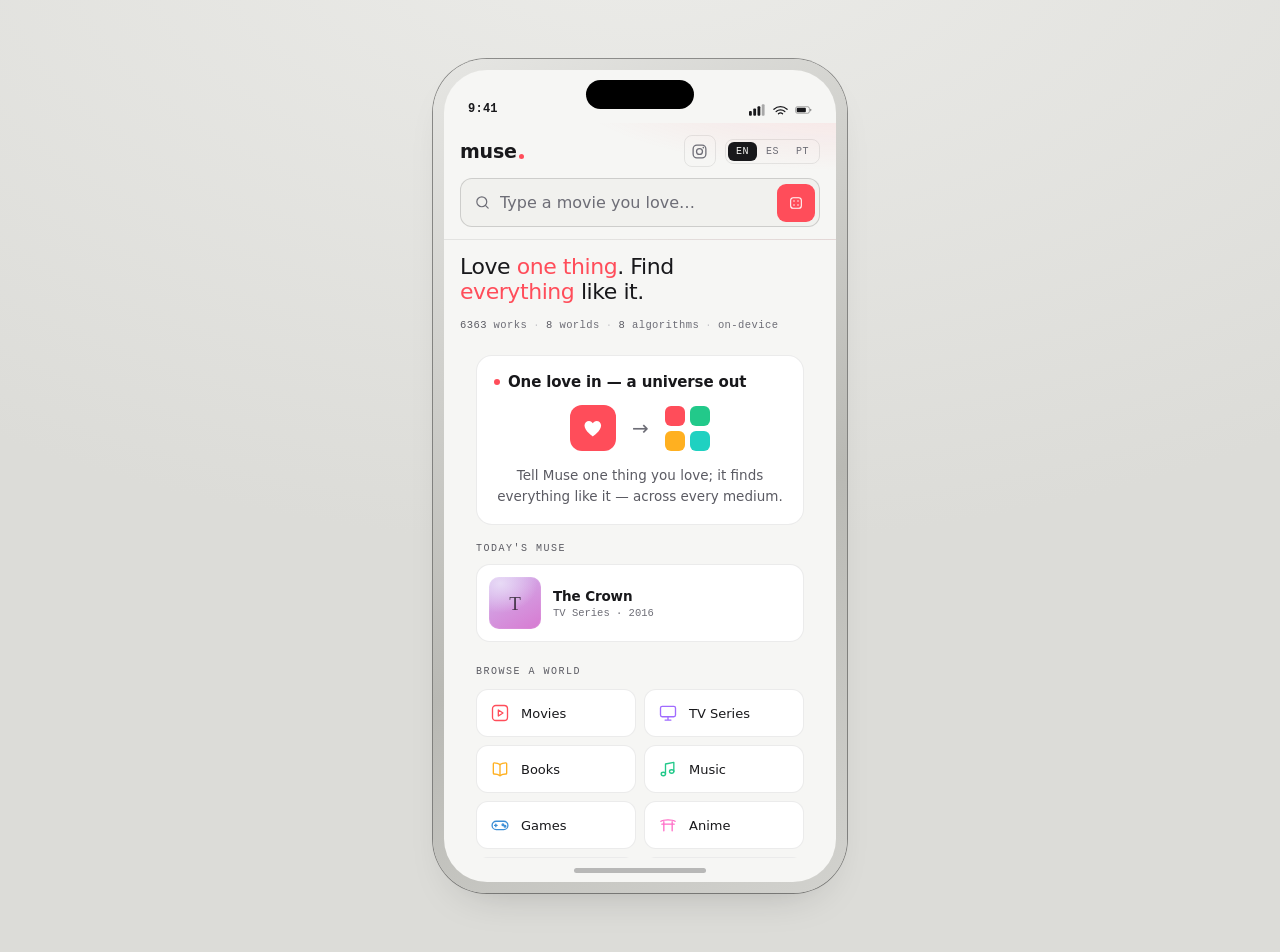
==== commit df7d4ff4: "feat: Instagram icon in the top bar Surface the @muse_find link in the app chrome for more visibilit" ====
--- a/index.html
+++ b/index.html
@@ -34,7 +34,12 @@
           <div class="brand">
             <button class="wordmark" type="button" data-home aria-label="Home">muse<span class="dot" aria-hidden="true"></span></button>
           </div>
-          <div class="langs" id="langs" role="group" aria-label="Language"></div>
+          <div class="topright">
+            <a class="ig-top" id="igTop" href="https://www.instagram.com/muse_find/" target="_blank" rel="noopener noreferrer" aria-label="Muse on Instagram">
+              <svg viewBox="0 0 24 24" width="17" height="17" fill="none" stroke="currentColor" stroke-width="1.8" stroke-linecap="round" stroke-linejoin="round" aria-hidden="true"><rect x="3" y="3" width="18" height="18" rx="5.4"></rect><circle cx="12" cy="12" r="4.2"></circle><circle cx="17.4" cy="6.6" r="1.15" fill="currentColor" stroke="none"></circle></svg>
+            </a>
+            <div class="langs" id="langs" role="group" aria-label="Language"></div>
+          </div>
         </div>
         <div class="searchbox">
           <div class="searchrow">
--- a/style.css
+++ b/style.css
@@ -81,6 +81,12 @@
   .wordmark .dot{width:5px;height:5px;border-radius:50%;background:var(--acc);align-self:flex-end;margin-bottom:3px;transition:background .5s ease}
   .proto{font-family:var(--mono);font-size:11px;letter-spacing:.16em;text-transform:uppercase;color:var(--dim);
     border:1px solid var(--line2);padding:2px 6px;border-radius:5px}
+  .topright{display:flex;align-items:center;gap:9px}
+  .ig-top{display:inline-flex;align-items:center;justify-content:center;width:30px;height:30px;
+    color:var(--dim);border:1px solid var(--line);border-radius:8px;
+    transition:color .2s,border-color .2s}
+  .ig-top:hover,.ig-top:active{color:var(--acc);border-color:color-mix(in srgb,var(--acc) 45%,var(--line2))}
+  .ig-top svg{width:17px;height:17px}
   .langs{display:flex;gap:1px;border:1px solid var(--line);border-radius:8px;padding:2px}
   .langs button{font-family:var(--mono);font-size:10px;letter-spacing:.05em;color:var(--dim);padding:4px 8px;border-radius:6px;transition:color .2s,background .2s}
   .langs button.on{background:var(--ink);color:var(--bg)}
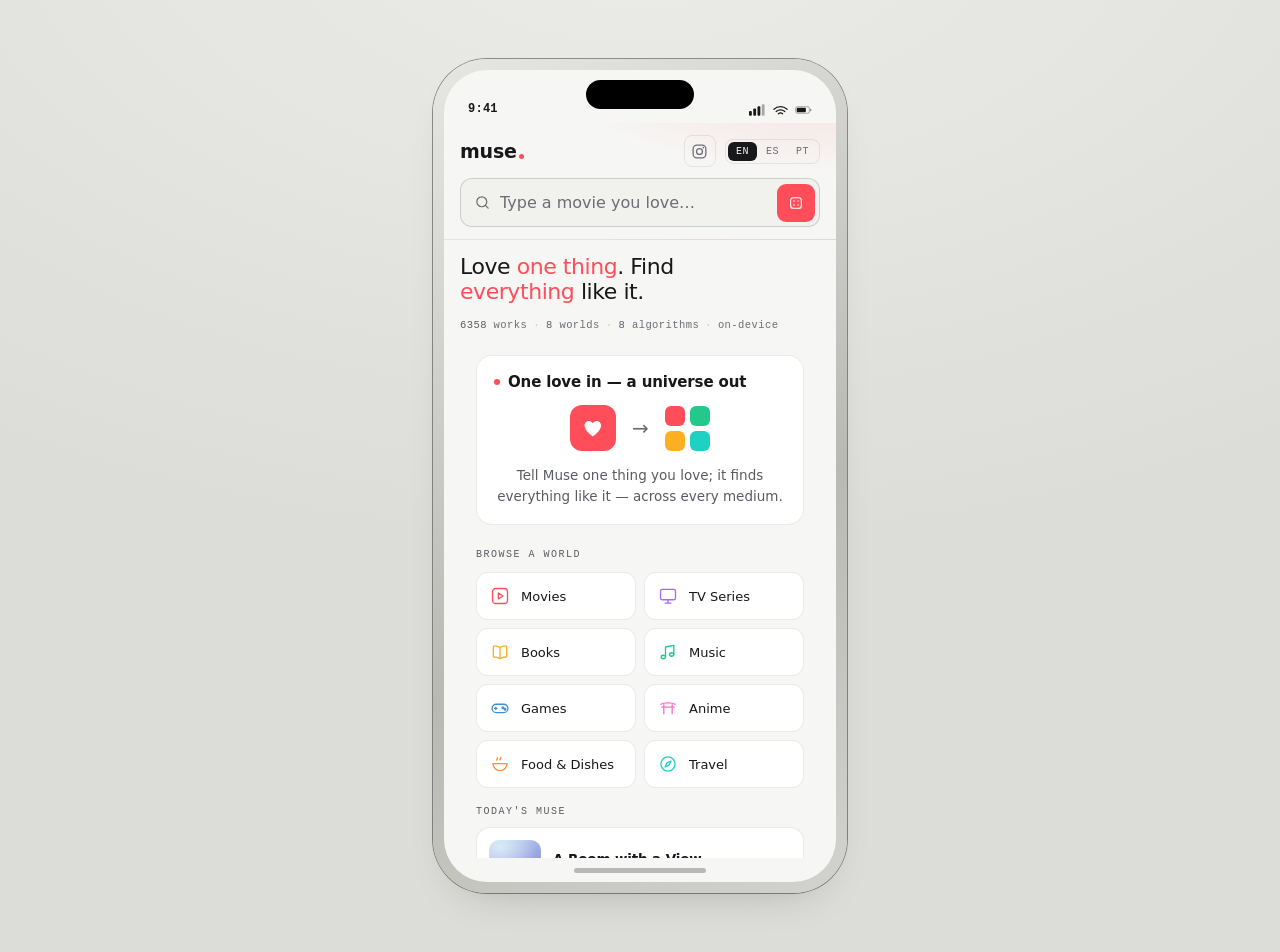
==== commit ecd187a3: "Add Open Graph / Twitter Card tags + preview image for link unfurls Pasting the site link into Whats" ====
--- a/index.html
+++ b/index.html
@@ -14,6 +14,27 @@
 <meta name="apple-mobile-web-app-title" content="Muse">
 <meta name="application-name" content="Muse">
 <title>Muse — taste engine</title>
+<meta name="description" content="Name one thing you love — a movie, book, album, game, dish or place — and Muse finds everything like it across media.">
+<link rel="canonical" href="https://muse-find.com/">
+<!-- Open Graph / social link previews (WhatsApp, iMessage, Telegram, Slack, Facebook, LinkedIn…) -->
+<meta property="og:type" content="website">
+<meta property="og:site_name" content="Muse">
+<meta property="og:title" content="Muse — taste engine">
+<meta property="og:description" content="Name one thing you love — a movie, book, album, game, dish or place — and Muse finds everything like it across media.">
+<meta property="og:url" content="https://muse-find.com/">
+<meta property="og:image" content="https://muse-find.com/og-image.png">
+<meta property="og:image:secure_url" content="https://muse-find.com/og-image.png">
+<meta property="og:image:type" content="image/png">
+<meta property="og:image:width" content="1200">
+<meta property="og:image:height" content="630">
+<meta property="og:image:alt" content="muse — name one thing you love, find everything like it. Movies, TV, books, music, games, anime, food, travel.">
+<meta property="og:locale" content="en">
+<!-- Twitter / X card -->
+<meta name="twitter:card" content="summary_large_image">
+<meta name="twitter:title" content="Muse — taste engine">
+<meta name="twitter:description" content="Name one thing you love — a movie, book, album, game, dish or place — and Muse finds everything like it across media.">
+<meta name="twitter:image" content="https://muse-find.com/og-image.png">
+<meta name="twitter:image:alt" content="muse — name one thing you love, find everything like it.">
 <link rel="stylesheet" href="style.css">
 </head>
 <body><div class="device">
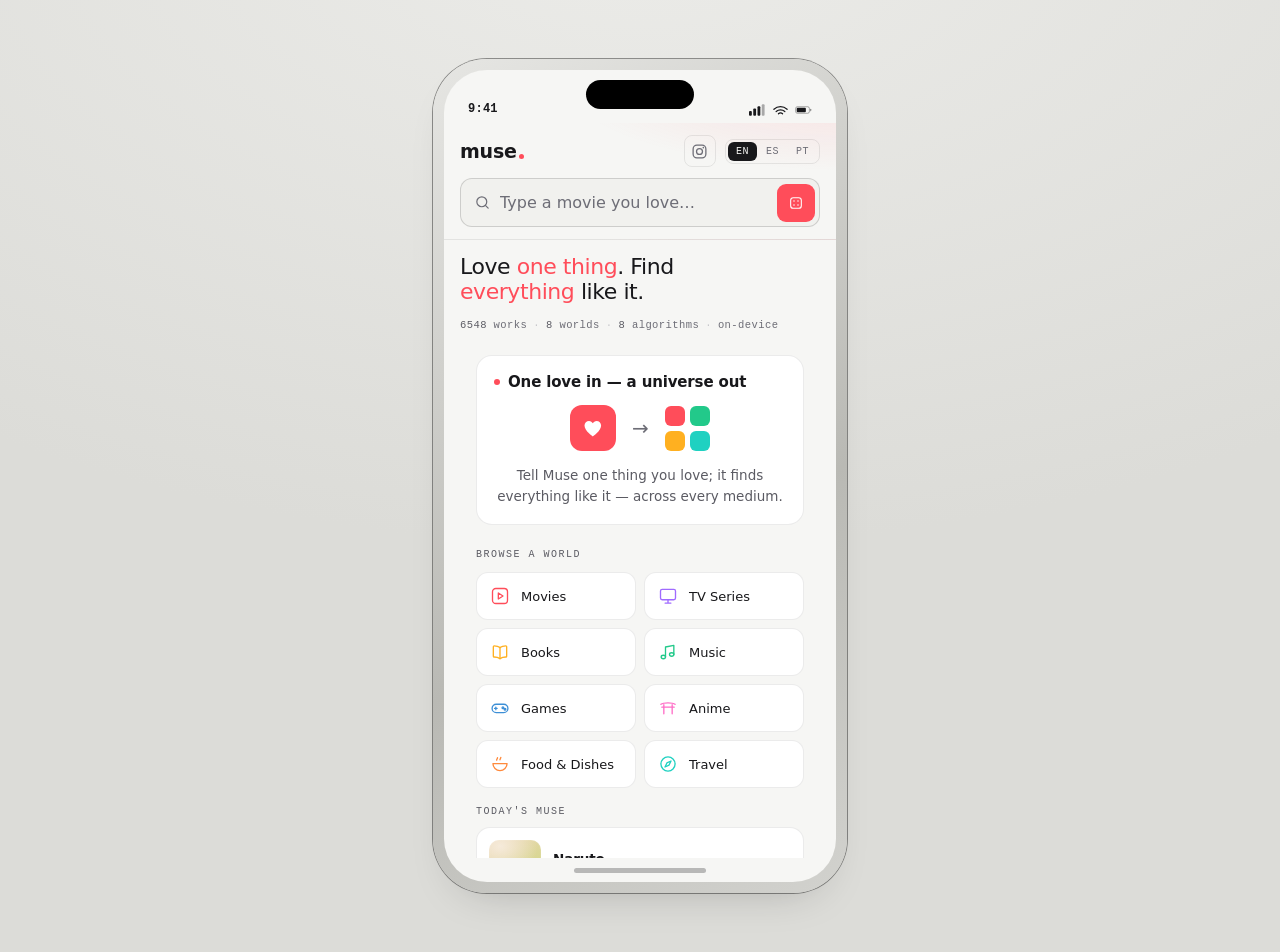
==== commit 1e8dbc70: "Usage & health dashboard + Vercel Web Analytics + doc drift fix Pulls together every real usage sign" ====
--- a/index.html
+++ b/index.html
@@ -36,6 +36,10 @@
 <meta name="twitter:image" content="https://muse-find.com/og-image.png">
 <meta name="twitter:image:alt" content="muse — name one thing you love, find everything like it.">
 <link rel="stylesheet" href="style.css">
+<!-- Vercel Web Analytics — same-origin script Vercel rewrites at the edge (no external host, so
+     the existing script-src/connect-src 'self' CSP already covers it); a harmless no-op request
+     until Web Analytics is turned on for this project in the Vercel dashboard. -->
+<script defer src="/_vercel/insights/script.js"></script>
 </head>
 <body><div class="device">
   <div class="screen">
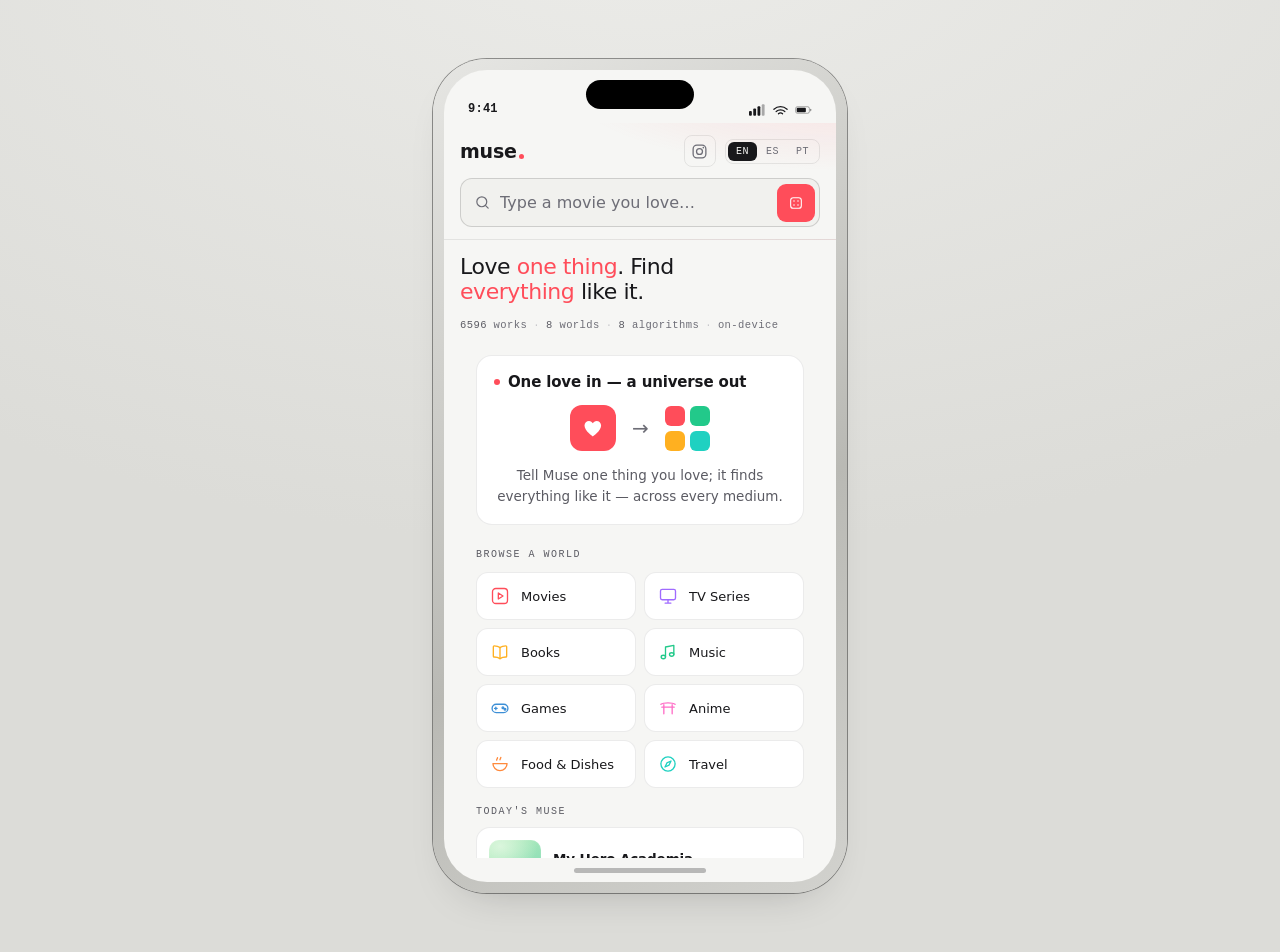
==== commit 08b3f091: "Install Vercel Web Analytics ## Vercel Web Analytics Configuration  Successfully configured Vercel W" ====
--- a/index.html
+++ b/index.html
@@ -38,7 +38,8 @@
 <link rel="stylesheet" href="style.css">
 <!-- Vercel Web Analytics — same-origin script Vercel rewrites at the edge (no external host, so
      the existing script-src/connect-src 'self' CSP already covers it); a harmless no-op request
-     until Web Analytics is turned on for this project in the Vercel dashboard. -->
+     until Web Analytics is turned on for this project in the Vercel dashboard. The window.va
+     initialization is in boot-data.js to comply with the strict CSP (no inline scripts). -->
 <script defer src="/_vercel/insights/script.js"></script>
 </head>
 <body><div class="device">
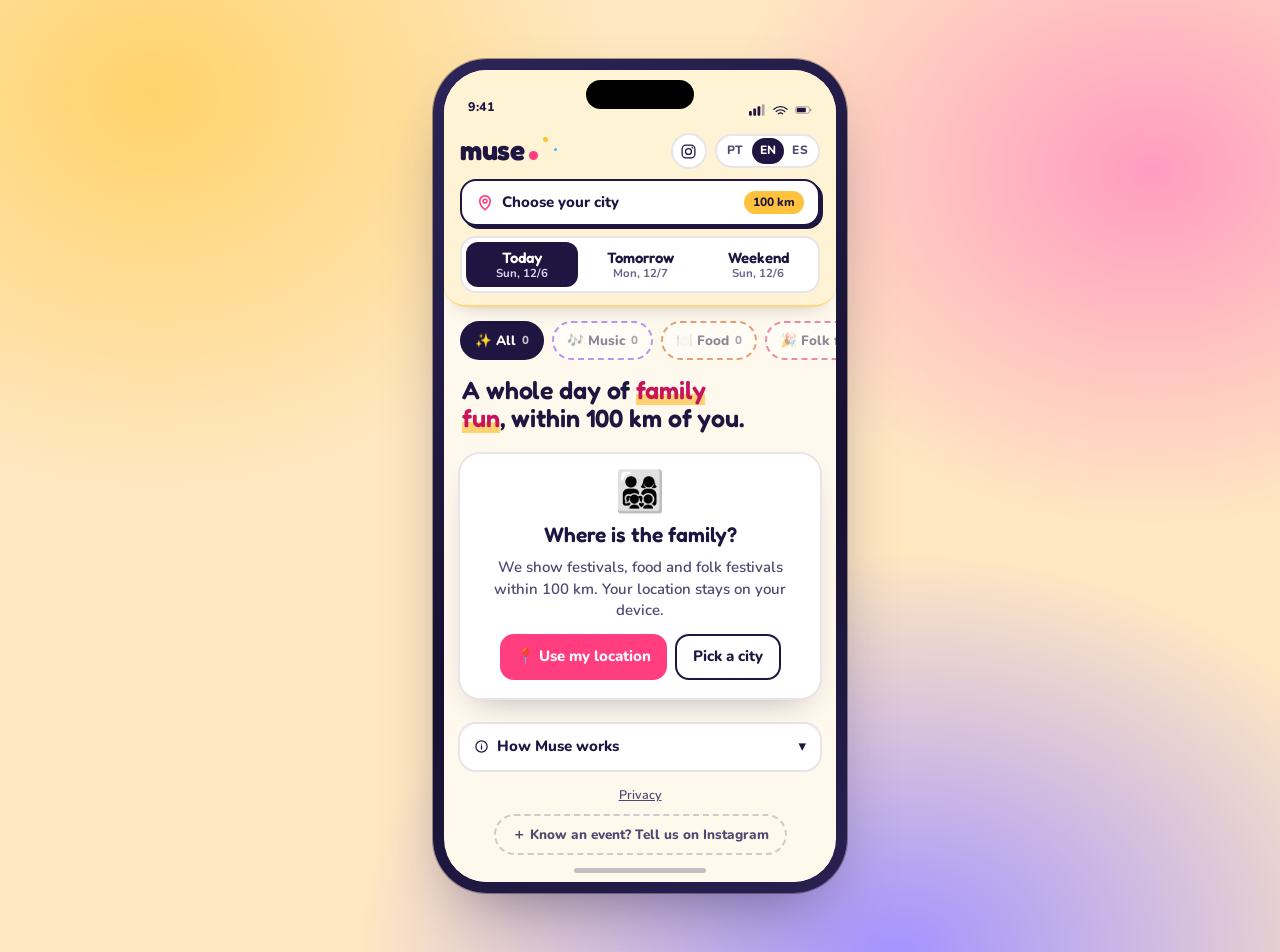
==== commit 257d6f57: "Muse 2.0: family day-out finder for Brazil (replaces the taste recommender) Same name and PWA shell " ====
--- a/index.html
+++ b/index.html
@@ -1,45 +1,45 @@
 <!doctype html>
-<html lang="en">
+<html lang="pt-BR">
 <head>
 <meta charset="utf-8">
-<meta http-equiv="Content-Security-Policy" content="default-src 'self'; script-src 'self'; object-src 'none'; base-uri 'none'; img-src 'self' https: data:; connect-src 'self' https://esviqajfbkdnpoohjpjt.supabase.co https://en.wikipedia.org https://query.wikidata.org; style-src 'self' 'unsafe-inline'">
+<meta http-equiv="Content-Security-Policy" content="default-src 'self'; script-src 'self'; object-src 'none'; base-uri 'none'; img-src 'self' https: data:; connect-src 'self' https://esviqajfbkdnpoohjpjt.supabase.co; style-src 'self' 'unsafe-inline'">
 <meta name="viewport" content="width=device-width, initial-scale=1, viewport-fit=cover">
-<meta name="theme-color" media="(prefers-color-scheme: light)" content="#f6f6f4">
-<meta name="theme-color" media="(prefers-color-scheme: dark)" content="#0c0c0e">
+<meta name="theme-color" content="#fff3d6">
 <link rel="manifest" href="manifest.webmanifest">
 <link rel="apple-touch-icon" href="apple-touch-icon.png">
+<link rel="preload" href="fonts/fredoka-latin-600-normal.woff2" as="font" type="font/woff2" crossorigin>
+<link rel="preload" href="fonts/nunito-latin-400-normal.woff2" as="font" type="font/woff2" crossorigin>
 <meta name="mobile-web-app-capable" content="yes">
 <meta name="apple-mobile-web-app-capable" content="yes">
-<meta name="apple-mobile-web-app-status-bar-style" content="black-translucent">
+<meta name="apple-mobile-web-app-status-bar-style" content="default">
 <meta name="apple-mobile-web-app-title" content="Muse">
 <meta name="application-name" content="Muse">
-<title>Muse — taste engine</title>
-<meta name="description" content="Name one thing you love — a movie, book, album, game, dish or place — and Muse finds everything like it across media.">
+<title>Muse — passeios em família perto de você</title>
+<meta name="description" content="Festivais de música, gastronomia e festas populares para fazer em família hoje e no fim de semana, a até 100 km de você.">
 <link rel="canonical" href="https://muse-find.com/">
 <!-- Open Graph / social link previews (WhatsApp, iMessage, Telegram, Slack, Facebook, LinkedIn…) -->
 <meta property="og:type" content="website">
 <meta property="og:site_name" content="Muse">
-<meta property="og:title" content="Muse — taste engine">
-<meta property="og:description" content="Name one thing you love — a movie, book, album, game, dish or place — and Muse finds everything like it across media.">
+<meta property="og:title" content="Muse — passeios em família perto de você">
+<meta property="og:description" content="Festivais de música, gastronomia e festas populares para fazer em família hoje e no fim de semana, a até 100 km de você.">
 <meta property="og:url" content="https://muse-find.com/">
-<meta property="og:image" content="https://muse-find.com/og-image.png">
-<meta property="og:image:secure_url" content="https://muse-find.com/og-image.png">
-<meta property="og:image:type" content="image/png">
+<meta property="og:image" content="https://muse-find.com/og-image.jpg">
+<meta property="og:image:secure_url" content="https://muse-find.com/og-image.jpg">
+<meta property="og:image:type" content="image/jpeg">
 <meta property="og:image:width" content="1200">
 <meta property="og:image:height" content="630">
-<meta property="og:image:alt" content="muse — name one thing you love, find everything like it. Movies, TV, books, music, games, anime, food, travel.">
-<meta property="og:locale" content="en">
+<meta property="og:image:alt" content="muse — passeios em família: festivais de música, gastronomia e festas a até 100 km de você.">
+<meta property="og:locale" content="pt_BR">
+<meta property="og:locale:alternate" content="en_US">
+<meta property="og:locale:alternate" content="es_ES">
 <!-- Twitter / X card -->
 <meta name="twitter:card" content="summary_large_image">
-<meta name="twitter:title" content="Muse — taste engine">
-<meta name="twitter:description" content="Name one thing you love — a movie, book, album, game, dish or place — and Muse finds everything like it across media.">
-<meta name="twitter:image" content="https://muse-find.com/og-image.png">
-<meta name="twitter:image:alt" content="muse — name one thing you love, find everything like it.">
+<meta name="twitter:title" content="Muse — passeios em família perto de você">
+<meta name="twitter:description" content="Festivais de música, gastronomia e festas populares para fazer em família hoje e no fim de semana, a até 100 km de você.">
+<meta name="twitter:image" content="https://muse-find.com/og-image.jpg">
+<meta name="twitter:image:alt" content="muse — passeios em família a até 100 km de você.">
 <link rel="stylesheet" href="style.css">
-<!-- Vercel Web Analytics — same-origin script Vercel rewrites at the edge (no external host, so
-     the existing script-src/connect-src 'self' CSP already covers it); a harmless no-op request
-     until Web Analytics is turned on for this project in the Vercel dashboard. The window.va
-     initialization is in boot-data.js to comply with the strict CSP (no inline scripts). -->
+<!-- Vercel Web Analytics — same-origin script Vercel rewrites at the edge, covered by the CSP's 'self'. -->
 <script defer src="/_vercel/insights/script.js"></script>
 </head>
 <body><div class="device">
@@ -61,39 +61,50 @@
             <button class="wordmark" type="button" data-home aria-label="Home">muse<span class="dot" aria-hidden="true"></span></button>
           </div>
           <div class="topright">
-            <a class="ig-top" id="igTop" href="https://www.instagram.com/muse_find/" target="_blank" rel="noopener noreferrer" aria-label="Muse on Instagram">
+            <a class="ig-top" id="igTop" href="https://www.instagram.com/muse_find/" target="_blank" rel="noopener noreferrer" aria-label="Muse no Instagram">
               <svg viewBox="0 0 24 24" width="17" height="17" fill="none" stroke="currentColor" stroke-width="1.8" stroke-linecap="round" stroke-linejoin="round" aria-hidden="true"><rect x="3" y="3" width="18" height="18" rx="5.4"></rect><circle cx="12" cy="12" r="4.2"></circle><circle cx="17.4" cy="6.6" r="1.15" fill="currentColor" stroke="none"></circle></svg>
             </a>
-            <div class="langs" id="langs" role="group" aria-label="Language"></div>
+            <div class="langs" id="langs" role="group" aria-label="Idioma"></div>
           </div>
         </div>
-        <div class="searchbox">
-          <div class="searchrow">
-            <svg class="mag" width="17" height="17" viewBox="0 0 24 24" fill="none" stroke="currentColor" stroke-width="1.7" stroke-linecap="round" aria-hidden="true"><circle cx="11" cy="11" r="7"></circle><path d="M20 20l-3.6-3.6"></path></svg>
-            <input id="q" type="text" autocomplete="off" spellcheck="false" aria-label="Search" role="combobox" aria-autocomplete="list" aria-haspopup="listbox" aria-controls="ac" aria-expanded="false" />
-            <button class="dice" id="dice" type="button" aria-label="Surprise me"></button>
+
+        <button class="locbtn" id="locBtn" type="button" aria-expanded="false" aria-controls="locPanel">
+          <svg class="pin" width="18" height="18" viewBox="0 0 24 24" fill="none" stroke="currentColor" stroke-width="2.2" stroke-linecap="round" stroke-linejoin="round" aria-hidden="true"><path d="M12 21s-7-6.2-7-11.5a7 7 0 0 1 14 0C19 14.8 12 21 12 21z"/><circle cx="12" cy="9.5" r="2.5"/></svg>
+          <span class="loctext" id="locText"></span>
+          <span class="locradius" id="locRadius"></span>
+        </button>
+        <div class="locpanel" id="locPanel" hidden>
+          <button class="gps" id="gpsBtn" type="button"></button>
+          <div class="searchbox">
+            <div class="searchrow">
+              <svg class="mag" width="17" height="17" viewBox="0 0 24 24" fill="none" stroke="currentColor" stroke-width="2" stroke-linecap="round" aria-hidden="true"><circle cx="11" cy="11" r="7"></circle><path d="M20 20l-3.6-3.6"></path></svg>
+              <input id="q" type="text" autocomplete="off" spellcheck="false" aria-label="Cidade" role="combobox" aria-autocomplete="list" aria-haspopup="listbox" aria-controls="ac" aria-expanded="false" />
+            </div>
+            <div class="ac" id="ac" role="listbox" hidden></div>
           </div>
-          <div class="ac" id="ac" role="listbox" hidden></div>
+          <p class="locnote" id="locNote" role="status"></p>
         </div>
+
+        <nav class="days" id="days" aria-label="Dia"></nav>
       </div>
 
-      <nav class="cats" id="cats" aria-label="Categories"></nav>
+      <nav class="cats" id="cats" aria-label="Categorias"></nav>
 
       <div class="pitch" id="pitch">
         <h1 class="tagline" id="tagline"></h1>
         <p class="stats" id="stats"></p>
       </div>
 
-      <main id="out"></main>
+      <main id="out" aria-live="polite"></main>
 
       <details class="lab" id="lab">
-        <summary><svg class="fl" width="15" height="15" viewBox="0 0 24 24" fill="none" stroke="currentColor" stroke-width="1.6" stroke-linecap="round" stroke-linejoin="round" aria-hidden="true"><path d="M9 3h6M10 3v6.5L5.5 18a2 2 0 0 0 1.8 3h9.4a2 2 0 0 0 1.8-3L14 9.5V3"></path><path d="M7.5 14h9"></path></svg><span id="labTitle"></span><span class="arr">▾</span></summary>
-        <div class="labgrid" id="labGrid"></div>
+        <summary><svg class="fl" width="15" height="15" viewBox="0 0 24 24" fill="none" stroke="currentColor" stroke-width="2" stroke-linecap="round" stroke-linejoin="round" aria-hidden="true"><circle cx="12" cy="12" r="9"/><path d="M12 11v5M12 8h.01"/></svg><span id="labTitle"></span><span class="arr">▾</span></summary>
+        <div class="labbody" id="labBody"></div>
       </details>
       <p class="foot" id="foot"></p>
       <button class="suggest" type="button" data-suggest id="suggestBtn"></button>
       <div class="social">
-        <a class="ig" id="igLink" href="https://www.instagram.com/muse_find/" target="_blank" rel="noopener noreferrer" aria-label="Muse on Instagram">
+        <a class="ig" id="igLink" href="https://www.instagram.com/muse_find/" target="_blank" rel="noopener noreferrer" aria-label="Muse no Instagram">
           <svg viewBox="0 0 24 24" width="19" height="19" fill="none" stroke="currentColor" stroke-width="1.7" stroke-linecap="round" stroke-linejoin="round" aria-hidden="true"><rect x="3" y="3" width="18" height="18" rx="5.4"></rect><circle cx="12" cy="12" r="4.2"></circle><circle cx="17.4" cy="6.6" r="1.15" fill="currentColor" stroke="none"></circle></svg>
           <span>@muse_find</span>
         </a>
@@ -104,24 +115,6 @@
   </div>
 </div>
 
-<!-- first-visit intro: dormant by default (hidden + no video src). app.js sets the src and
-     only reveals it once the first frame decodes; if intro.mp4 404s/errors it stays hidden. -->
-<div class="intro" id="introModal" role="dialog" aria-modal="true" aria-labelledby="introTitle" hidden>
-  <div class="intro-backdrop" data-intro-close></div>
-  <div class="intro-card" role="document">
-    <button class="intro-x" type="button" data-intro-close id="introX" aria-label="Close">&times;</button>
-    <div class="intro-video-wrap">
-      <video id="introVideo" playsinline muted controls preload="none"></video>
-    </div>
-    <div class="intro-body">
-      <h2 class="intro-title" id="introTitle"></h2>
-      <p class="intro-sub" id="introSub"></p>
-      <button class="intro-cta" type="button" data-intro-close id="introCta"></button>
-    </div>
-  </div>
-</div>
-
-<script src="boot-data.js"></script>
 <script src="app.js"></script>
 <script src="register-sw.js"></script>
 </body>
--- a/style.css
+++ b/style.css
@@ -1,415 +1,190 @@
+/* Muse — family day-out finder. Bright, warm, readable. Light theme only by design. */
+@font-face{font-family:'Fredoka';font-style:normal;font-weight:600;font-display:swap;src:url(fonts/fredoka-latin-600-normal.woff2) format('woff2')}
+@font-face{font-family:'Fredoka';font-style:normal;font-weight:700;font-display:swap;src:url(fonts/fredoka-latin-700-normal.woff2) format('woff2')}
+@font-face{font-family:'Nunito';font-style:normal;font-weight:400;font-display:swap;src:url(fonts/nunito-latin-400-normal.woff2) format('woff2')}
+@font-face{font-family:'Nunito';font-style:normal;font-weight:600;font-display:swap;src:url(fonts/nunito-latin-600-normal.woff2) format('woff2')}
+@font-face{font-family:'Nunito';font-style:normal;font-weight:700;font-display:swap;src:url(fonts/nunito-latin-700-normal.woff2) format('woff2')}
+@font-face{font-family:'Nunito';font-style:normal;font-weight:800;font-display:swap;src:url(fonts/nunito-latin-800-normal.woff2) format('woff2')}
+
 :root{
-    --sans:system-ui,-apple-system,"Segoe UI",Roboto,Helvetica,Arial,sans-serif;
-    --mono:ui-monospace,"SF Mono","Cascadia Code","Segoe UI Mono",Menlo,Consolas,monospace;
-    --serif:"Iowan Old Style","Palatino Linotype",Palatino,Georgia,"Times New Roman",serif;
-    /* dark (default) */
-    --bg:#0c0c0e; --panel:#141416; --panel2:#191a1d;
-    --line:rgba(255,255,255,.075); --line2:rgba(255,255,255,.14);
-    --ink:#ededf0; --mut:#9b9ba4; --dim:#8a8a94; --faint:#3b3b42;
-    --acc:#db5a54;
-    --tsat:50%; --tl1:27%; --tl2:14%; --tfg:rgba(255,255,255,.92);
-    --shadow:0 20px 46px -26px rgba(0,0,0,.85);
-    --stage:radial-gradient(120% 90% at 50% -10%, #17171b, #08080a 72%);
-    --frame:linear-gradient(150deg,#3a3a40,#171719 60%,#2a2a2e);
-  }
-  @media (prefers-color-scheme:light){
-    :root{
-      --bg:#f6f6f4; --panel:#ffffff; --panel2:#f1f1ee;
-      --line:rgba(0,0,0,.08); --line2:rgba(0,0,0,.15);
-      --ink:#18181b; --mut:#5b5b63; --dim:#6d6d76; --faint:#c8c8cc;
-      --tsat:60%; --tl1:82%; --tl2:66%; --tfg:rgba(0,0,0,.74);
-      --shadow:0 20px 46px -28px rgba(0,0,0,.28);
-      --stage:radial-gradient(120% 90% at 50% -10%, #ecece9, #dcdcd8 75%);
-      --frame:linear-gradient(150deg,#e6e6e3,#b9b9b4 60%,#d2d2ce);
-    }
-  }
-  :root[data-theme="dark"]{
-    --bg:#0c0c0e; --panel:#141416; --panel2:#191a1d;
-    --line:rgba(255,255,255,.075); --line2:rgba(255,255,255,.14);
-    --ink:#ededf0; --mut:#9b9ba4; --dim:#8a8a94; --faint:#3b3b42;
-    --tsat:50%; --tl1:27%; --tl2:14%; --tfg:rgba(255,255,255,.92);
-    --shadow:0 20px 46px -26px rgba(0,0,0,.85);
-    --stage:radial-gradient(120% 90% at 50% -10%, #17171b, #08080a 72%);
-    --frame:linear-gradient(150deg,#3a3a40,#171719 60%,#2a2a2e);
-  }
-  :root[data-theme="light"]{
-    --bg:#f6f6f4; --panel:#ffffff; --panel2:#f1f1ee;
-    --line:rgba(0,0,0,.08); --line2:rgba(0,0,0,.15);
-    --ink:#18181b; --mut:#5b5b63; --dim:#6d6d76; --faint:#c8c8cc;
-    --tsat:60%; --tl1:82%; --tl2:66%; --tfg:rgba(0,0,0,.74);
-    --shadow:0 20px 46px -28px rgba(0,0,0,.28);
-    --stage:radial-gradient(120% 90% at 50% -10%, #ecece9, #dcdcd8 75%);
-    --frame:linear-gradient(150deg,#e6e6e3,#b9b9b4 60%,#d2d2ce);
-  }
+  --display:'Fredoka','Nunito',system-ui,-apple-system,'Segoe UI',Roboto,sans-serif;
+  --sans:'Nunito',system-ui,-apple-system,'Segoe UI',Roboto,Helvetica,Arial,sans-serif;
+  --bg:#fff8ec; --bg2:#fff3d6; --panel:#ffffff;
+  --ink:#1e1640; --mut:#4f4870; --dim:#6a6488; --line:rgba(30,22,64,.11); --line2:rgba(30,22,64,.2);
+  --acc:#ff3d7f; --acc-ink:#c8155a; --sun:#ffc23d; --sky:#3fb6ff;
+  /* category identities — solid fills carry white text (all ≥4.5:1); identity is never color-only */
+  --c-music:#6b3df2; --c-food:#c94f00; --c-festas:#d61f69; --c-kids:#0b7f72; --c-outdoor:#23803c; --c-fairs:#1f6fe0;
+  --shadow:0 14px 34px -20px rgba(30,22,64,.45);
+  --stage:radial-gradient(60% 70% at 12% 10%,#ffd36b 0,transparent 60%),radial-gradient(55% 60% at 90% 18%,#ff9cc0 0,transparent 62%),radial-gradient(70% 70% at 70% 100%,#a493ff 0,transparent 60%),#ffe7c2;
+  --frame:linear-gradient(150deg,#2d2458,#151030 60%,#2a2152);
+  color-scheme:light;
+}
 
-  html,body{margin:0;padding:0}   /* NB: no overscroll-behavior:none — that silently disabled pull-to-refresh, which also left users unable to reload to get updates */
-  .vh{position:absolute;width:1px;height:1px;padding:0;margin:-1px;overflow:hidden;clip:rect(0,0,0,0);white-space:nowrap;border:0}
-  body{background:var(--stage);color:var(--ink);font-family:var(--sans);
-    -webkit-font-smoothing:antialiased;text-rendering:optimizeLegibility;
-    min-height:100vh;display:flex;align-items:center;justify-content:center;padding:26px 16px}
-  ::selection{background:var(--acc);color:#fff}
-  button{font:inherit;color:inherit;background:none;border:none;cursor:pointer}
-  h1,h2,h3{margin:0;text-wrap:balance;font-weight:400}
-  svg{display:block}
+html,body{margin:0;padding:0}
+.vh{position:absolute;width:1px;height:1px;padding:0;margin:-1px;overflow:hidden;clip:rect(0,0,0,0);white-space:nowrap;border:0}
+body{background:var(--stage);color:var(--ink);font-family:var(--sans);font-size:15px;line-height:1.45;
+  -webkit-font-smoothing:antialiased;text-rendering:optimizeLegibility;
+  min-height:100vh;display:flex;align-items:center;justify-content:center;padding:26px 16px}
+::selection{background:var(--acc);color:#fff}
+button{font:inherit;color:inherit;background:none;border:none;cursor:pointer}
+a{color:inherit}
+h1,h2,h3{margin:0;text-wrap:balance}
+svg{display:block}
+:focus-visible{outline:3px solid var(--acc);outline-offset:2px;border-radius:12px}
 
-  /* ============ device frame (desktop presentation) ============ */
-  .device{width:392px;max-width:100%;padding:11px;border-radius:54px;background:var(--frame);
-    box-shadow:var(--shadow),0 0 0 1px rgba(0,0,0,.4);flex:none}
-  .screen{position:relative;height:min(812px,calc(100vh - 74px));border-radius:43px;overflow:hidden;
-    background:var(--bg);display:flex;flex-direction:column}
-  .island{position:absolute;top:10px;left:50%;transform:translateX(-50%);width:108px;height:29px;
-    background:#000;border-radius:16px;z-index:80;pointer-events:none}
-  .statusbar{flex:none;height:46px;display:flex;align-items:flex-end;justify-content:space-between;
-    padding:0 24px 7px;font-family:var(--mono);font-size:12px;font-weight:600;color:var(--ink);letter-spacing:.02em}
-  .statusbar .sig{display:flex;align-items:center;gap:6px}
-  .statusbar .sig svg{width:17px;height:12px;color:var(--ink)}
-  .homebar{flex:none;height:24px;display:flex;align-items:center;justify-content:center}
-  .homebar i{width:132px;height:5px;border-radius:3px;background:var(--ink);opacity:.28}
+/* ============ device frame (desktop presentation) ============ */
+.device{width:392px;max-width:100%;padding:11px;border-radius:54px;background:var(--frame);
+  box-shadow:0 30px 70px -30px rgba(30,22,64,.6),0 0 0 1px rgba(0,0,0,.35);flex:none}
+.screen{position:relative;height:min(812px,calc(100vh - 74px));border-radius:43px;overflow:hidden;
+  background:var(--bg);display:flex;flex-direction:column}
+.island{position:absolute;top:10px;left:50%;transform:translateX(-50%);width:108px;height:29px;background:#000;border-radius:16px;z-index:80;pointer-events:none}
+.statusbar{flex:none;height:46px;display:flex;align-items:flex-end;justify-content:space-between;padding:0 24px 7px;
+  font-size:12.5px;font-weight:800;color:var(--ink);background:var(--bg2)}
+.statusbar .sig{display:flex;align-items:center;gap:6px}
+.statusbar .sig svg{width:17px;height:12px;color:var(--ink)}
+.homebar{flex:none;height:24px;display:flex;align-items:center;justify-content:center;background:var(--bg)}
+.homebar i{width:132px;height:5px;border-radius:3px;background:var(--ink);opacity:.25}
 
-  /* ============ scroll region ============ */
-  .appscroll{flex:1;overflow-y:auto;overflow-x:hidden;-webkit-overflow-scrolling:touch;scrollbar-width:none}
-  .appscroll::-webkit-scrollbar{display:none}
+.appscroll{flex:1;overflow-y:auto;overflow-x:hidden;-webkit-overflow-scrolling:touch;scrollbar-width:none}
+.appscroll::-webkit-scrollbar{display:none}
 
-  /* ---------- sticky top bar ---------- */
-  .topbar{position:sticky;top:0;z-index:40;padding:12px 16px 12px;border-bottom:1px solid var(--line);
-    background:radial-gradient(135% 135% at 106% -34%, color-mix(in srgb, var(--acc) 14%, transparent), transparent 56%), var(--bg)}
-  .brandrow{display:flex;align-items:center;justify-content:space-between;margin-bottom:11px}
-  .brand{display:flex;align-items:center;gap:9px;user-select:none}
-  .wordmark{font-size:19px;font-weight:600;letter-spacing:-.01em;display:inline-flex;align-items:baseline;gap:2px;cursor:pointer;padding:0;transition:opacity .15s}
-  .wordmark:hover{opacity:.75}
-  .wordmark:active{opacity:.55}
-  .wordmark .dot{width:5px;height:5px;border-radius:50%;background:var(--acc);align-self:flex-end;margin-bottom:3px;transition:background .5s ease}
-  .proto{font-family:var(--mono);font-size:11px;letter-spacing:.16em;text-transform:uppercase;color:var(--dim);
-    border:1px solid var(--line2);padding:2px 6px;border-radius:5px}
-  .topright{display:flex;align-items:center;gap:9px}
-  .ig-top{display:inline-flex;align-items:center;justify-content:center;width:30px;height:30px;
-    color:var(--dim);border:1px solid var(--line);border-radius:8px;
-    transition:color .2s,border-color .2s}
-  .ig-top:hover,.ig-top:active{color:var(--acc);border-color:color-mix(in srgb,var(--acc) 45%,var(--line2))}
-  .ig-top svg{width:17px;height:17px}
-  .langs{display:flex;gap:1px;border:1px solid var(--line);border-radius:8px;padding:2px}
-  .langs button{font-family:var(--mono);font-size:10px;letter-spacing:.05em;color:var(--dim);padding:4px 8px;border-radius:6px;transition:color .2s,background .2s}
-  .langs button.on{background:var(--ink);color:var(--bg)}
+/* ---------- sticky top bar ---------- */
+.topbar{position:sticky;top:0;z-index:40;padding:10px 16px 12px;background:var(--bg2);
+  border-bottom:2px solid color-mix(in srgb,var(--sun) 55%,transparent);border-radius:0 0 22px 22px;
+  box-shadow:0 10px 22px -18px rgba(30,22,64,.5)}
+.brandrow{display:flex;align-items:center;justify-content:space-between;margin-bottom:10px}
+.wordmark{font-family:var(--display);font-size:28px;font-weight:700;letter-spacing:-.01em;line-height:1;display:inline-flex;align-items:baseline;gap:2px;padding:0}
+.wordmark .dot{width:9px;height:9px;border-radius:50%;background:var(--acc);margin-left:2px;align-self:flex-end;margin-bottom:4px;box-shadow:12px -16px 0 -2px var(--sun),22px -6px 0 -3px var(--sky)}
+.topright{display:flex;align-items:center;gap:8px}
+.ig-top{display:flex;width:32px;height:32px;align-items:center;justify-content:center;border-radius:50%;background:#fff;border:2px solid var(--line);color:var(--ink)}
+.langs{display:flex;background:#fff;border:2px solid var(--line);border-radius:999px;padding:2px}
+.langs button{font-size:12px;font-weight:800;padding:4px 8px;border-radius:999px;color:var(--mut);letter-spacing:.03em}
+.langs button[aria-pressed="true"]{background:var(--ink);color:#fff}
 
-  /* ---------- search ---------- */
-  .searchbox{position:relative}
-  .searchrow{display:flex;align-items:center;gap:9px;background:var(--panel2);border:1px solid var(--line2);
-    border-radius:12px;padding:3px 4px 3px 13px;transition:border-color .2s,box-shadow .2s}
-  .searchrow:focus-within{border-color:color-mix(in srgb,var(--acc) 55%,var(--line2));
-    box-shadow:0 0 0 3px color-mix(in srgb,var(--acc) 12%,transparent)}
-  .searchrow>.mag{flex:none;color:var(--dim)}
-  #q{flex:1;background:none;border:none;outline:none;color:var(--ink);font:inherit;font-size:16px;padding:11px 0;min-width:0}
-  #q::placeholder{color:var(--dim)}
-  .dice{flex:none;display:flex;align-items:center;justify-content:center;color:#fff;
-    width:38px;height:38px;border-radius:9px;background:var(--acc);border:1px solid transparent;transition:opacity .2s,background .5s}
-  .dice:hover,.dice:active{opacity:.85}
-  .dice svg{width:16px;height:16px}
-  .dice span{display:none}
+/* location */
+.locbtn{width:100%;display:flex;align-items:center;gap:8px;padding:10px 14px;border-radius:16px;background:#fff;
+  border:2px solid var(--ink);box-shadow:3px 3px 0 var(--ink);text-align:left;transition:transform .12s,box-shadow .12s}
+.locbtn:active{transform:translate(2px,2px);box-shadow:1px 1px 0 var(--ink)}
+.locbtn .pin{color:var(--acc);flex:none}
+.loctext{flex:1;font-weight:800;font-size:15px;white-space:nowrap;overflow:hidden;text-overflow:ellipsis}
+.locradius{flex:none;font-size:12px;font-weight:800;background:var(--sun);border-radius:999px;padding:3px 9px}
+.locpanel{margin-top:10px;background:#fff;border:2px solid var(--line);border-radius:18px;padding:12px}
+.gps{width:100%;display:flex;align-items:center;justify-content:center;gap:8px;padding:11px 14px;border-radius:14px;
+  background:var(--acc);color:#fff;font-weight:800;font-size:15px}
+.gps:disabled{opacity:.6}
+.searchbox{position:relative;margin-top:10px}
+.searchrow{display:flex;align-items:center;gap:8px;background:var(--bg);border:2px solid var(--line);border-radius:14px;padding:0 12px}
+.searchrow:focus-within{border-color:var(--ink)}
+.searchrow .mag{color:var(--dim);flex:none}
+#q{flex:1;min-width:0;border:none;background:transparent;font:inherit;font-weight:700;color:var(--ink);padding:11px 0;outline:none}
+#q::placeholder{color:var(--dim);font-weight:600}
+.ac{position:absolute;left:0;right:0;top:calc(100% + 6px);z-index:60;background:#fff;border:2px solid var(--ink);border-radius:16px;overflow:hidden;box-shadow:var(--shadow);max-height:270px;overflow-y:auto}
+.ac .opt{display:flex;justify-content:space-between;gap:10px;padding:10px 14px;cursor:pointer;font-weight:700}
+.ac .opt .uf{color:var(--dim);font-weight:800;font-size:13px}
+.ac .opt.sel,.ac .opt:hover{background:var(--bg2)}
+.ac .none{padding:12px 14px;color:var(--dim)}
+.locnote{margin:8px 2px 0;font-size:13px;color:var(--mut);min-height:0}
+.locnote:empty{display:none}
 
-  /* ---------- autocomplete ---------- */
-  .ac{position:absolute;top:calc(100% + 7px);left:0;right:0;z-index:60;background:var(--panel);
-    border:1px solid var(--line2);border-radius:13px;overflow:hidden;box-shadow:var(--shadow);max-height:340px;overflow-y:auto}
-  .ac .grp{font-family:var(--mono);font-size:11px;letter-spacing:.15em;text-transform:uppercase;color:var(--dim);padding:11px 15px 5px}
-  .ac .opt{display:flex;align-items:center;gap:11px;padding:9px 15px;cursor:pointer}
-  .ac .opt.sel,.ac .opt:active{background:color-mix(in srgb,var(--acc) 10%,transparent)}
-  .ac .opt .mini{flex:none;width:30px;height:30px;border-radius:7px;display:flex;align-items:center;justify-content:center;
-    font-family:var(--serif);font-size:15px;background:linear-gradient(150deg,hsl(var(--h) var(--tsat) var(--tl1)),hsl(var(--h) var(--tsat) var(--tl2)));color:var(--tfg)}
-  .ac .opt .nm{font-size:13.5px;font-weight:500;overflow:hidden;text-overflow:ellipsis;white-space:nowrap;flex:1;min-width:0}
-  .ac .opt .yr{color:var(--dim);font-family:var(--mono);font-size:10.5px;margin-left:3px}
-  .ac .opt .ct{margin-left:auto;font-size:10px;color:var(--mut);display:flex;gap:4px;align-items:center;flex:none}
-  .ac .opt .ct svg{width:13px;height:13px;color:var(--dim)}
-  .ac .none{font-family:var(--mono);font-size:10.5px;color:var(--dim);padding:13px 15px}
+/* day tabs */
+.days{display:grid;grid-template-columns:repeat(3,1fr);gap:6px;margin-top:10px;background:#fff;border:2px solid var(--line);border-radius:16px;padding:4px}
+.days button{border-radius:12px;padding:7px 4px;display:flex;flex-direction:column;align-items:center;line-height:1.15}
+.days .dl{font-family:var(--display);font-weight:600;font-size:15px}
+.days .dd{font-size:11.5px;font-weight:700;color:var(--dim)}
+.days button[aria-pressed="true"]{background:var(--ink);color:#fff}
+.days button[aria-pressed="true"] .dd{color:#d9d4f2}
 
-  /* ---------- categories (horizontal scroll) ---------- */
-  .cats{display:flex;gap:6px;overflow-x:auto;padding:12px 16px 4px;scrollbar-width:none;scroll-snap-type:x proximity}
-  .cats::-webkit-scrollbar{display:none}
-  .cat{display:flex;align-items:center;gap:7px;white-space:nowrap;padding:8px 12px;border-radius:10px;flex:none;scroll-snap-align:start;
-    border:1px solid var(--line);color:var(--mut);font-size:12.5px;font-weight:500;transition:border-color .2s,color .2s,background .2s}
-  .cat:active{color:var(--ink)}
-  .cat .ico{width:16px;height:16px;color:var(--c);transition:color .2s}
-  .cat .ico svg{width:16px;height:16px}
-  .cat.on{color:var(--ink);border-color:color-mix(in srgb,var(--c) 60%,transparent);background:color-mix(in srgb,var(--c) 10%,transparent)}
-  .cat.on .ico{color:var(--c)}
+/* categories */
+.cats{display:flex;gap:8px;overflow-x:auto;padding:14px 16px 4px;scrollbar-width:none}
+.cats::-webkit-scrollbar{display:none}
+.chip{flex:none;display:inline-flex;align-items:center;gap:6px;padding:8px 13px;border-radius:999px;font-weight:800;font-size:13.5px;
+  background:#fff;border:2px solid var(--c,var(--ink));color:var(--ink);white-space:nowrap}
+.chip .n{font-size:11.5px;font-weight:800;opacity:.75}
+.chip[aria-pressed="true"]{background:var(--c,var(--ink));color:#fff}
+.chip.zero:not([aria-pressed="true"]){opacity:.5;border-style:dashed}
+.chip.free{--c:var(--c-outdoor)}
 
-  /* ---------- pitch (compact tagline) ---------- */
-  .pitch{padding:14px 16px 2px}
-  .pitch[hidden]{display:none}
-  .tagline{font-size:22px;font-weight:300;letter-spacing:-.02em;line-height:1.15;max-width:16ch}
-  .tagline em{font-style:normal;color:var(--acc);transition:color .5s ease}
-  .stats{font-family:var(--mono);font-size:10.5px;letter-spacing:.04em;color:var(--dim);margin:12px 0 0;line-height:1.6}
-  .stats b{color:var(--mut);font-weight:400}
-  .stats i{font-style:normal;color:var(--faint);margin:0 6px}
+/* pitch */
+.pitch{padding:12px 18px 4px}
+.tagline{font-family:var(--display);font-weight:600;font-size:25px;line-height:1.12;letter-spacing:-.005em}
+.tagline em{font-style:normal;color:var(--acc-ink);background:linear-gradient(transparent 62%,color-mix(in srgb,var(--sun) 70%,transparent) 62%)}
+.stats{margin:6px 0 0;font-size:13.5px;color:var(--mut);font-weight:600}
+.stats b{color:var(--ink)}
 
-  /* ---------- hint / starter ---------- */
-  .hint{color:var(--dim);font-size:12px;line-height:1.55;margin:12px 16px 0}
-  .hint b{color:var(--mut);font-weight:500}
-  .starter{display:flex;flex-wrap:wrap;align-items:center;gap:9px 12px;padding:14px 16px 4px;color:var(--dim);font-size:13px}
-  .starter .lead{font-family:var(--mono);font-size:9.5px;letter-spacing:.14em;text-transform:uppercase;color:var(--faint);width:100%;margin-bottom:-3px}
-  .starter .ex{color:var(--mut);border-bottom:1px solid var(--line2);padding-bottom:1px;transition:color .18s,border-color .18s}
-  .starter .ex:active{color:var(--ink);border-color:var(--acc)}
+/* results */
+main{padding:10px 14px 6px;display:flex;flex-direction:column;gap:14px}
+.sec{font-family:var(--display);font-weight:600;font-size:18px;margin:6px 4px -4px;display:flex;align-items:center;gap:8px}
+.sec .pillc{font-family:var(--sans);font-size:12px;font-weight:800;background:var(--ink);color:#fff;border-radius:999px;padding:2px 8px}
 
-  /* ---------- home: how-it-works spotlight + browse grid ---------- */
-  .spotlight{margin:14px 16px 0;border:1px solid var(--line);background:var(--panel);border-radius:16px;padding:17px}
-  .spotlight h2{font-size:15px;font-weight:600;letter-spacing:-.01em;display:flex;align-items:center;gap:8px;margin:0 0 4px}
-  .spotlight h2 .dot{width:6px;height:6px;border-radius:50%;background:var(--acc);flex:none;transition:background .5s}
-  .sp-diagram{display:flex;align-items:center;justify-content:center;gap:16px;margin:14px 0}
-  .sp-diagram .heart{width:46px;height:46px;border-radius:12px;background:var(--acc);display:flex;align-items:center;justify-content:center;color:#fff;transition:background .5s}
-  .sp-diagram .heart svg{width:24px;height:24px}
-  .sp-diagram .arrow{color:var(--dim);font-size:20px}
-  .sp-diagram .fan{display:grid;grid-template-columns:1fr 1fr;gap:5px}
-  .sp-diagram .fan i{width:20px;height:20px;border-radius:6px;display:block}
-  .spotlight p{font-size:13.5px;line-height:1.55;color:var(--mut);margin:0;text-align:center}
-  .browse{padding:24px 16px 0}
-  .browse-l{font-family:var(--mono);font-size:10px;letter-spacing:.15em;text-transform:uppercase;color:var(--mut);margin-bottom:12px}
-  .cgrid{display:grid;grid-template-columns:1fr 1fr;gap:8px}
-  .ct{display:flex;align-items:center;gap:11px;padding:13px;border-radius:12px;border:1px solid var(--line);background:var(--panel);cursor:pointer;
-    transition:border-color .2s,transform .15s}
-  .ct:active{transform:scale(.98)}
-  .ct .ci{width:20px;height:20px;flex:none;color:var(--c)}
-  .ct .ci svg{width:20px;height:20px}
-  .ct .cn{font-size:13px;font-weight:500}
-  .home-stats{font-family:var(--mono);font-size:10.5px;letter-spacing:.04em;color:var(--dim);text-align:center;padding:26px 16px 6px}
-  .home-stats b{color:var(--mut);font-weight:400}
-  .home-stats i{font-style:normal;color:var(--faint);margin:0 6px}
+.ev{--c:var(--ink);background:var(--panel);border-radius:22px;border:2px solid var(--line);overflow:hidden;box-shadow:var(--shadow)}
+.ev.hero{border:3px solid var(--c);box-shadow:6px 6px 0 color-mix(in srgb,var(--c) 85%,#000)}
+.ev .band{display:flex;align-items:center;justify-content:space-between;gap:8px;padding:8px 14px;background:var(--c);color:#fff;font-weight:800;font-size:12.5px;letter-spacing:.03em;text-transform:uppercase}
+.ev .band .when{text-transform:none;letter-spacing:0;background:rgba(255,255,255,.22);border-radius:999px;padding:2px 9px}
+.ev .cover{display:block;width:100%;aspect-ratio:16/8;object-fit:cover;background:color-mix(in srgb,var(--c) 14%,#fff)}
+.ev .body{padding:13px 15px 14px}
+.ev h3{font-family:var(--display);font-weight:600;font-size:20px;line-height:1.15}
+.ev.hero h3{font-size:23px}
+.ev .meta{margin-top:8px;display:flex;flex-direction:column;gap:4px;font-size:13.5px;color:var(--mut);font-weight:600}
+.ev .meta div{display:flex;gap:7px;align-items:flex-start}
+.ev .meta .ico{flex:none;width:18px;text-align:center}
+.ev .meta b{color:var(--ink)}
+.ev .desc{margin:9px 0 0;font-size:14px;color:var(--ink)}
+.badges{display:flex;flex-wrap:wrap;gap:6px;margin-top:10px}
+.badge{font-size:12px;font-weight:800;border-radius:999px;padding:3px 9px;background:var(--bg2);color:var(--ink);border:1.5px solid var(--line2)}
+.badge.free{background:#dcf7e3;border-color:#8fd6a3;color:#135c28}
+.badge.kids{background:#e4f6ff;border-color:#8ccff3;color:#0b4f73}
+.badge.week{background:#efe9ff;border-color:#c3b3ff;color:#3d2696}
+.acts{display:grid;grid-template-columns:repeat(4,1fr);gap:6px;margin-top:12px}
+.act{display:flex;flex-direction:column;align-items:center;gap:3px;padding:8px 2px;border-radius:14px;background:var(--bg);border:2px solid var(--line);
+  font-size:11.5px;font-weight:800;text-decoration:none;color:var(--ink);text-align:center}
+.act svg{color:var(--c)}
+.act:active{transform:scale(.97)}
+.act.primary{background:var(--c);border-color:var(--c);color:#fff}
+.act.primary svg{color:#fff}
 
-  /* ---------- your shelf: recent + loved (v2 §B3) ---------- */
-  .shelf{padding:18px 16px 0}
-  .shelf-l{font-family:var(--mono);font-size:10px;letter-spacing:.15em;text-transform:uppercase;color:var(--mut);margin-bottom:10px}
-  .sugg{display:flex;gap:10px;overflow-x:auto;padding-bottom:2px;scroll-snap-type:x proximity;-webkit-overflow-scrolling:touch}
-  .sugg::-webkit-scrollbar{display:none}
-  .sg{flex:0 0 84px;scroll-snap-align:start;display:flex;flex-direction:column;align-items:flex-start;gap:6px;text-align:left;cursor:pointer}
-  .sg .tile{width:84px;height:84px}
-  .sg .tile .mono{font-size:26px}
-  .sg .tile .tcat{display:none}
-  .sg .t{font-size:11.5px;font-weight:500;line-height:1.25;width:84px;overflow:hidden;text-overflow:ellipsis;
-    display:-webkit-box;-webkit-line-clamp:2;-webkit-box-orient:vertical}
-  .sg .y{font-family:var(--mono);font-size:9.5px;color:var(--dim)}
+.cat-music{--c:var(--c-music)} .cat-food{--c:var(--c-food)} .cat-festas{--c:var(--c-festas)}
+.cat-kids{--c:var(--c-kids)} .cat-outdoor{--c:var(--c-outdoor)} .cat-fairs{--c:var(--c-fairs)}
 
-  /* ---------- daily muse + new-since-last-visit pill (v2 §B5) ---------- */
-  .new-pill{margin:14px 16px 0;padding:8px 13px;border-radius:99px;background:color-mix(in srgb,var(--acc) 12%,transparent);
-    color:var(--acc);font-size:11.5px;font-weight:500;text-align:center}
-  .daily{padding:18px 16px 0}
-  .daily-card{display:flex;align-items:center;gap:12px;width:100%;padding:12px;border-radius:14px;
-    border:1px solid var(--line);background:var(--panel);cursor:pointer;text-align:left;transition:border-color .2s,transform .15s}
-  .daily-card:active{transform:scale(.98)}
-  .daily-card .tile{width:52px;height:52px}
-  .daily-card .tile .mono{font-size:19px}
-  .daily-info{min-width:0;flex:1}
-  .daily-t{font-size:13.5px;font-weight:600;letter-spacing:-.01em;line-height:1.25;overflow:hidden;text-overflow:ellipsis;white-space:nowrap}
-  .daily-y{font-family:var(--mono);font-size:10.5px;color:var(--dim);margin-top:2px}
+/* empty / onboarding / notices */
+.card{background:#fff;border:2px solid var(--line);border-radius:22px;padding:18px;text-align:center;box-shadow:var(--shadow)}
+.card .big{font-size:40px;line-height:1}
+.card h2{font-family:var(--display);font-weight:600;font-size:21px;margin-top:8px}
+.card p{margin:6px 0 0;color:var(--mut);font-weight:600}
+.card .row{display:flex;gap:8px;justify-content:center;flex-wrap:wrap;margin-top:12px}
+.btn{display:inline-flex;align-items:center;gap:7px;padding:10px 16px;border-radius:14px;font-weight:800;background:var(--ink);color:#fff;text-decoration:none}
+.btn.alt{background:#fff;color:var(--ink);border:2px solid var(--ink)}
+.btn.pink{background:var(--acc)}
+.near{margin-top:12px;text-align:left;display:flex;flex-direction:column;gap:8px}
+.near button{display:flex;justify-content:space-between;gap:8px;width:100%;padding:10px 12px;border-radius:14px;background:var(--bg);border:2px solid var(--line);font-weight:700;text-align:left}
+.near .k{color:var(--dim);font-weight:800;white-space:nowrap}
+.skel{height:190px;border-radius:22px;background:linear-gradient(90deg,#fff 0,#fff3d6 50%,#fff 100%);background-size:200% 100%;animation:sh 1.2s infinite linear;border:2px solid var(--line)}
+@keyframes sh{to{background-position:-200% 0}}
+.notice{font-size:13px;font-weight:700;color:var(--mut);background:#fff;border:2px dashed var(--line2);border-radius:14px;padding:9px 12px}
 
-  /* ---------- content sections ---------- */
-  #out{padding:6px 16px 0;scroll-margin-top:112px}
-  .sechead{display:flex;align-items:center;gap:12px;margin:24px 0 14px}
-  .sechead h3{font-family:var(--mono);font-size:10.5px;font-weight:400;letter-spacing:.15em;text-transform:uppercase;color:var(--mut)}
-  .sechead .sub{font-size:11px;color:var(--dim)}
-  .sechead::after{content:"";flex:1;height:1px;background:var(--line)}
+/* how it works / footer */
+.lab{margin:16px 14px 0;background:#fff;border:2px solid var(--line);border-radius:18px}
+.lab summary{list-style:none;display:flex;align-items:center;gap:8px;padding:12px 14px;font-weight:800;cursor:pointer}
+.lab summary::-webkit-details-marker{display:none}
+.lab .arr{margin-left:auto;transition:transform .2s}
+.lab[open] .arr{transform:rotate(180deg)}
+.labbody{padding:0 16px 14px;font-size:14px;color:var(--mut)}
+.labbody p{margin:0 0 8px}
+.labbody b{color:var(--ink)}
+.foot{margin:14px 18px 4px;font-size:12.5px;color:var(--dim);text-align:center;font-weight:600}
+.foot a{color:var(--mut)}
+.suggest{display:block;margin:10px auto 0;padding:9px 16px;border-radius:999px;border:2px dashed var(--line2);font-weight:800;font-size:13.5px;color:var(--mut)}
+.social{display:flex;justify-content:center;padding:14px 0 20px}
+.ig{display:inline-flex;align-items:center;gap:7px;font-weight:800;text-decoration:none;color:var(--mut)}
 
-  /* ---------- tile ---------- */
-  .tile{position:relative;border-radius:10px;overflow:hidden;flex:none;
-    background:
-      radial-gradient(115% 92% at 22% 12%, hsl(var(--h) var(--tsat) calc(var(--tl1) + 9%)), transparent 62%),
-      linear-gradient(150deg, hsl(var(--h) var(--tsat) var(--tl1)), hsl(calc(var(--h) + 34) calc(var(--tsat) - 6%) var(--tl2)));
-    box-shadow:inset 0 0 0 1px rgba(255,255,255,.07)}
-  .tile .mono{position:absolute;inset:0;display:flex;align-items:center;justify-content:center;font-family:var(--serif);color:var(--tfg);opacity:.9;line-height:1}
-  .tile .tcat{position:absolute;left:7px;bottom:6px;color:var(--tfg);opacity:.5}
-  .tile .tcat svg{width:14px;height:14px}
-  .tile .cov{position:absolute;inset:0;width:100%;height:100%;object-fit:cover;z-index:2;display:block;background:inherit}
-  .tile.hasimg .tcat{display:none}
+@media (prefers-reduced-motion:reduce){*{transition:none!important;animation:none!important}}
 
-  /* ---------- source card ---------- */
-  .source{background:var(--panel);border:1px solid var(--line);border-radius:18px;padding:17px;margin:10px 0 8px;display:flex;flex-direction:column;gap:12px}
-  .shead{display:flex;gap:13px;align-items:center}
-  .shead .tile{width:64px;aspect-ratio:3/4;flex:none}
-  .shead .tile .mono{font-size:25px}
-  .stitle{min-width:0;flex:1}
-  .heart-toggle{flex:none;width:36px;height:36px;display:flex;align-items:center;justify-content:center;border-radius:50%;
-    color:var(--dim);transition:color .18s,transform .15s}
-  .heart-toggle svg{width:19px;height:19px}
-  .heart-toggle:active{transform:scale(.88)}
-  .heart-toggle.on{color:var(--acc)}
-  .kicker{font-family:var(--mono);font-size:9px;letter-spacing:.14em;text-transform:uppercase;color:var(--acc);transition:color .5s}
-  .source h2{font-size:20px;font-weight:500;letter-spacing:-.02em;line-height:1.15;margin-top:5px}
-  .meta{color:var(--mut);font-size:12px;margin-top:4px}
-  .meta b{color:var(--ink);font-weight:500}
-  .chips{display:flex;gap:5px;flex-wrap:wrap}
-  .chip{font-size:11px;font-weight:500;color:var(--mut);border:1px solid var(--line);padding:3px 9px;border-radius:7px}
-  .chip.th{color:color-mix(in srgb,var(--acc) 78%,var(--ink));border-color:color-mix(in srgb,var(--acc) 28%,var(--line))}
-  .desc{color:var(--mut);font-size:13px;line-height:1.55}
-  .meters{display:flex;gap:16px;flex-wrap:wrap}
-  .meter{flex:1;min-width:82px}
-  .meter .lb{display:flex;justify-content:space-between;font-family:var(--mono);font-size:11px;letter-spacing:.08em;text-transform:uppercase;color:var(--dim);margin-bottom:5px}
-  .meter .lb b{color:var(--mut);font-weight:400}
-  .track{height:3px;border-radius:99px;background:var(--line);overflow:hidden}
-  .fill{height:100%;border-radius:99px;background:var(--acc);width:0;transition:width .8s cubic-bezier(.2,.7,.2,1)}
-
-  /* ---------- match list (single column) ---------- */
-  .grid{display:flex;flex-direction:column;gap:11px;margin-bottom:8px}
-  .match{background:var(--panel);border:1px solid var(--line);border-radius:15px;padding:15px;cursor:pointer;
-    transition:border-color .2s,transform .15s;display:flex;flex-direction:column;gap:12px}
-  .match:active{transform:scale(.995)}
-  .match.open{cursor:default}
-  .mhead{display:flex;gap:12px;align-items:center;border-radius:10px}
-  .mhead:focus-visible,.bx:focus-visible{outline:2px solid var(--acc);outline-offset:2px}
-  .mhead .tile{width:48px;aspect-ratio:1;border-radius:9px}
-  .mhead .tile .mono{font-size:20px}
-  .mhead .tile .tcat{display:none}
-  .mhead .info{flex:1;min-width:0}
-  .rank{font-family:var(--mono);font-size:11px;letter-spacing:.09em;color:var(--dim);display:flex;align-items:center;gap:6px}
-  .quality{color:var(--acc);text-transform:uppercase;letter-spacing:.11em;transition:color .5s}
-  .quality.weak{color:var(--dim)}
-  .mhead .nm{font-size:14.5px;font-weight:600;letter-spacing:-.01em;line-height:1.25;margin-top:3px;overflow:hidden;text-overflow:ellipsis;white-space:nowrap}
-  .mhead .by{color:var(--mut);font-size:11.5px;margin-top:2px;overflow:hidden;text-overflow:ellipsis;white-space:nowrap}
-  .ring{flex:none;position:relative;width:48px;height:48px}
-  .ring svg{transform:rotate(-90deg)}
-  .ring .num{position:absolute;inset:0;display:flex;align-items:center;justify-content:center;font-family:var(--mono);font-size:12.5px;font-weight:500;letter-spacing:-.02em}
-  .why{color:var(--mut);font-size:12px;line-height:1.5;padding-left:11px;border-left:1px solid color-mix(in srgb,var(--acc) 40%,var(--line))}
-  .bars{display:flex;flex-direction:column;gap:8px}
-  .bar .lb{display:flex;justify-content:space-between;font-size:10.5px;color:var(--mut);margin-bottom:4px}
-  .bar .lb .v{color:var(--dim);font-family:var(--mono);font-variant-numeric:tabular-nums}
-  .more{align-self:flex-start;font-family:var(--mono);font-size:11px;letter-spacing:.1em;color:var(--dim);text-transform:uppercase;padding:2px 0}
-  .match:active .more{color:var(--acc)}
-  .xpand{display:block}
-  .radarbox{display:flex;flex-direction:column;align-items:center;gap:8px;margin-top:18px;padding-top:16px;border-top:1px solid var(--line)}
-  .radarbox .cap{font-family:var(--mono);font-size:11px;letter-spacing:.13em;text-transform:uppercase;color:var(--dim)}
-  .radarbox svg{max-width:100%;height:auto}
-  .legend{display:flex;gap:14px;font-size:10.5px;color:var(--mut)}
-  .legend i{display:inline-block;width:8px;height:8px;border-radius:2px;margin-right:5px}
-
-  /* ---------- beyond (snap carousel) ---------- */
-  .beyond{display:flex;gap:10px;overflow-x:auto;scroll-snap-type:x mandatory;padding:2px 16px 8px;margin:0 -16px;scrollbar-width:none}
-  .beyond::-webkit-scrollbar{display:none}
-  .bx{flex:0 0 168px;scroll-snap-align:start;background:var(--panel);border:1px solid var(--line);border-radius:14px;padding:13px;
-    display:flex;flex-direction:column;gap:10px;cursor:pointer;transition:border-color .2s,transform .15s}
-  .bx:active{transform:scale(.99)}
-  .bx .cathead{display:flex;align-items:center;gap:6px;font-family:var(--mono);font-size:9px;letter-spacing:.1em;text-transform:uppercase}
-  .bx .cathead svg{width:13px;height:13px}
-  .bx .row{display:flex;gap:10px;align-items:center}
-  .bx .tile{width:40px;aspect-ratio:1;border-radius:8px}
-  .bx .tile .mono{font-size:17px}
-  .bx .tile .tcat{display:none}
-  .bx .nm{font-size:12.5px;font-weight:600;line-height:1.2;overflow:hidden;text-overflow:ellipsis;white-space:nowrap}
-  .bx .subby{color:var(--dim);font-size:10.5px;margin-top:1px;overflow:hidden;text-overflow:ellipsis;white-space:nowrap}
-  .bx .pc{margin-left:auto;font-family:var(--mono);font-size:12.5px;font-weight:500;font-variant-numeric:tabular-nums;text-align:right}
-  .bx .pc.word{font-size:8.5px;letter-spacing:.06em;text-transform:uppercase;max-width:52px;line-height:1.3}
-  .bx .why{font-size:11px;border:none;padding:0;color:var(--dim);line-height:1.45}
-
-  /* ---------- algorithm lab ---------- */
-  .lab{border:1px solid var(--line);border-radius:14px;margin:20px 16px 18px;overflow:hidden}
-  .lab summary{list-style:none;display:flex;align-items:center;gap:10px;padding:14px 16px;cursor:pointer;color:var(--mut);font-size:12.5px}
-  .lab summary::-webkit-details-marker{display:none}
-  .lab summary .fl{color:var(--dim);flex:none}
-  .lab summary .arr{margin-left:auto;transition:transform .25s;color:var(--dim)}
-  .lab[open] summary .arr{transform:rotate(180deg)}
-  .lab .labgrid{display:flex;flex-direction:column;gap:9px;padding:0 16px 16px}
-  .alg{background:var(--bg);border:1px solid var(--line);border-radius:11px;padding:12px 13px}
-  .alg .nm{display:flex;justify-content:space-between;align-items:baseline;gap:8px;font-size:12.5px;font-weight:600;margin-bottom:5px}
-  .alg .w{color:var(--acc);font-family:var(--mono);font-size:10.5px;font-variant-numeric:tabular-nums;transition:color .5s;flex:none}
-  .alg .ds{color:var(--dim);font-size:11px;line-height:1.5}
-
-  .foot{color:var(--dim);font-size:10.5px;line-height:1.65;padding:0 16px 10px;margin:0}
-  .foot b{color:var(--mut);font-weight:500}
-
-  /* ---------- community: suggest / fix a title ---------- */
-  .suggest{display:block;width:calc(100% - 32px);margin:0 16px 22px;padding:11px 12px;border:1px dashed var(--line2);
-    border-radius:12px;background:none;font-family:var(--mono);font-size:10.5px;letter-spacing:.05em;color:var(--dim);
-    text-transform:uppercase;text-align:center;transition:color .2s,border-color .2s}
-  .suggest:hover,.suggest:active{color:var(--mut);border-color:color-mix(in srgb,var(--acc) 55%,var(--line2))}
-  .fixlink{display:inline-block;margin-top:9px;font-family:var(--mono);font-size:9.5px;letter-spacing:.06em;
-    text-transform:uppercase;color:var(--dim);border-bottom:1px solid var(--line2);cursor:pointer;transition:color .2s,border-color .2s}
-  .fixlink:hover{color:var(--acc);border-color:var(--acc)}
-  .srcactions{display:flex;gap:18px;flex-wrap:wrap}
-
-  /* ---------- social footer ---------- */
-  .social{display:flex;justify-content:center;padding:2px 16px 26px}
-  .social .ig{display:inline-flex;align-items:center;gap:8px;text-decoration:none;color:var(--dim);
-    font-family:var(--mono);font-size:12px;letter-spacing:.05em;padding:7px 13px;
-    border:1px solid var(--line);border-radius:10px;transition:color .2s,border-color .2s}
-  .social .ig:hover,.social .ig:active{color:var(--acc);border-color:color-mix(in srgb,var(--acc) 45%,var(--line2))}
-  .social .ig svg{width:19px;height:19px}
-  .srcactions .fixlink{margin-top:0}
-  /* ---------- rate-the-match feedback (algorithm training signal) ---------- */
-  .rate{display:flex;align-items:center;gap:7px;margin-top:12px;padding-top:11px;border-top:1px solid var(--line);position:relative}
-  .rate .rq{font-family:var(--mono);font-size:11px;letter-spacing:.11em;text-transform:uppercase;color:var(--dim);margin-right:auto}
-  .rate-thanks{position:absolute;right:0;top:calc(100% + 4px);font-size:11px;color:var(--acc);
-    animation:rateThanksIn .2s ease-out}
-  @keyframes rateThanksIn{from{opacity:0;transform:translateY(-3px)}to{opacity:1;transform:translateY(0)}}
-  .rb{width:31px;height:26px;display:inline-flex;align-items:center;justify-content:center;border:1px solid var(--line2);
-    border-radius:8px;color:var(--dim);background:none;transition:color .18s,border-color .18s,background .18s}
-  .rb svg{width:15px;height:15px}
-  .rb:hover{border-color:var(--mut);color:var(--mut)}
-  .rb.up.on{color:#fff;background:var(--acc);border-color:transparent}
-  .rb.dn.on{color:#fff;background:var(--dim);border-color:transparent}
-  .rate .thx{font-family:var(--mono);font-size:9px;letter-spacing:.1em;text-transform:uppercase;color:var(--acc)}
-
-  /* ---------- A + B taste blend (v2 §B-blend) ---------- */
-  .blend-head{background:var(--panel);border:1px solid var(--line);border-radius:18px;padding:17px;margin:10px 0 8px}
-  .blend-head h2{font-size:16px;font-weight:600;letter-spacing:-.01em;margin-bottom:14px}
-  .blend-anchors{display:flex;align-items:flex-start;gap:10px}
-  .blend-anchor{position:relative;flex:1;min-width:0;display:flex;flex-direction:column;align-items:center;gap:7px;text-align:center}
-  .blend-anchor .tile{width:64px;height:64px}
-  .blend-anchor .tile .mono{font-size:23px}
-  .ban-t{font-size:12px;font-weight:500;line-height:1.25;overflow:hidden;text-overflow:ellipsis;
-    display:-webkit-box;-webkit-line-clamp:2;-webkit-box-orient:vertical;width:100%}
-  .blend-x{position:absolute;top:-4px;right:8px;width:22px;height:22px;border-radius:50%;background:var(--panel2);
-    border:1px solid var(--line2);color:var(--dim);font-size:14px;line-height:1;display:flex;align-items:center;justify-content:center;
-    transition:color .18s,border-color .18s}
-  .blend-x:hover{color:var(--ink);border-color:var(--mut)}
-  .blend-plus{flex:none;align-self:center;font-size:20px;color:var(--dim);font-weight:300;margin-top:20px}
-
-  /* live "find anything" fallback */
-  .ac .opt.liveopt{border-top:1px solid var(--line);color:var(--acc)}
-  .ac .opt.liveopt .mini{background:color-mix(in srgb,var(--acc) 16%,transparent);color:var(--acc)}
-  .ac .opt.liveopt .nm{font-weight:500}
-  .livewait{padding:40px 20px;text-align:center;color:var(--mut);font-family:var(--mono);font-size:11px;letter-spacing:.04em;line-height:1.7}
-  .livetag{font-family:var(--mono);font-size:8.5px;letter-spacing:.12em;text-transform:uppercase;color:var(--acc);border:1px solid color-mix(in srgb,var(--acc) 45%,var(--line2));border-radius:5px;padding:2px 5px;margin-left:7px;vertical-align:middle}
-
-  /* ============ first-visit intro popup ============ */
-  .intro{position:fixed;inset:0;z-index:200;display:flex;align-items:center;justify-content:center;padding:20px}
-  .intro[hidden]{display:none}
-  .intro-backdrop{position:absolute;inset:0;background:rgba(0,0,0,.62);
-    -webkit-backdrop-filter:blur(4px);backdrop-filter:blur(4px)}
-  .intro-card{position:relative;z-index:1;width:min(560px,100%);max-height:calc(100vh - 40px);overflow:auto;
-    background:var(--panel);border:1px solid var(--line2);border-radius:20px;box-shadow:var(--shadow);
-    display:flex;flex-direction:column;animation:introIn .32s cubic-bezier(.2,.7,.3,1)}
-  @keyframes introIn{from{opacity:0;transform:translateY(10px) scale(.985)}to{opacity:1;transform:none}}
-  .intro-x{position:absolute;top:9px;right:11px;z-index:3;width:32px;height:32px;border-radius:50%;
-    display:flex;align-items:center;justify-content:center;font-size:22px;line-height:1;color:#fff;
-    background:rgba(0,0,0,.45);transition:background .2s}
-  .intro-x:hover,.intro-x:active{background:rgba(0,0,0,.72)}
-  .intro-video-wrap{position:relative;width:100%;aspect-ratio:16/9;background:#000;
-    border-radius:20px 20px 0 0;overflow:hidden}
-  .intro-video-wrap video{width:100%;height:100%;object-fit:cover;display:block;background:#000}
-  .intro-body{padding:18px 20px 20px;text-align:center;display:flex;flex-direction:column;gap:9px}
-  .intro-title{font-size:20px;font-weight:600;letter-spacing:-.01em;color:var(--ink)}
-  .intro-sub{margin:0;font-size:13.5px;line-height:1.5;color:var(--mut)}
-  .intro-cta{margin-top:6px;align-self:center;padding:11px 26px;border-radius:11px;
-    background:var(--acc);color:#fff;font-size:14px;font-weight:600;letter-spacing:.01em;
-    transition:transform .15s,filter .2s}
-  .intro-cta:hover{filter:brightness(1.06)}
-  .intro-cta:active{transform:scale(.97)}
-
-  @media (prefers-reduced-motion:reduce){*{transition:none!important}}
-  @media (prefers-reduced-motion:reduce){.intro-card{animation:none}}
-
-  /* ============ real phone: drop the frame, fill the screen ============ */
-  @media (max-width:560px){
-    body{padding:0;display:block;background:var(--bg)}
-    .device{width:100%;max-width:100%;padding:0;border-radius:0;box-shadow:none;background:var(--bg)}
-    /* Android fix: scroll the DOCUMENT, not a nested overflow region, and keep the
-       height STABLE. A clipped fixed-height .screen + inner scroll + sticky header
-       tears on keyboard-open. So: document scroll + 100svh (stable, address-bar-proof).
-       (We deliberately do NOT set overscroll-behavior:none here — the document scroll +
-       stable svh height already prevent the tilt, and keeping the default lets native
-       pull-to-refresh work.) */
-    .screen{display:block;height:auto;min-height:100vh;min-height:100svh;overflow:visible;border-radius:0}
-    .appscroll{flex:none;overflow:visible;-webkit-overflow-scrolling:auto;
-      padding-bottom:calc(env(safe-area-inset-bottom) + 10px)}
-    .topbar{padding-top:calc(12px + env(safe-area-inset-top))}
-    .island,.statusbar,.homebar{display:none}
-    /* intro fills the phone screen edge-to-edge */
-    .intro{padding:0;align-items:stretch}
-    .intro-card{width:100%;max-height:100vh;max-height:100svh;border-radius:0;border:none;justify-content:center}
-    .intro-video-wrap{border-radius:0}
-    .intro-x{top:calc(9px + env(safe-area-inset-top))}
-  }+/* ============ real phone: drop the frame, fill the screen ============ */
+@media (max-width:560px){
+  body{padding:0;display:block;background:var(--bg)}
+  .device{width:100%;max-width:100%;padding:0;border-radius:0;box-shadow:none;background:var(--bg)}
+  /* document scroll + stable svh height: avoids sticky-header tearing on keyboard open (Android) */
+  .screen{display:block;height:auto;min-height:100vh;min-height:100svh;overflow:visible;border-radius:0}
+  .appscroll{flex:none;overflow:visible;-webkit-overflow-scrolling:auto;padding-bottom:calc(env(safe-area-inset-bottom) + 10px)}
+  .topbar{padding-top:calc(10px + env(safe-area-inset-top))}
+  .island,.statusbar,.homebar{display:none}
+}
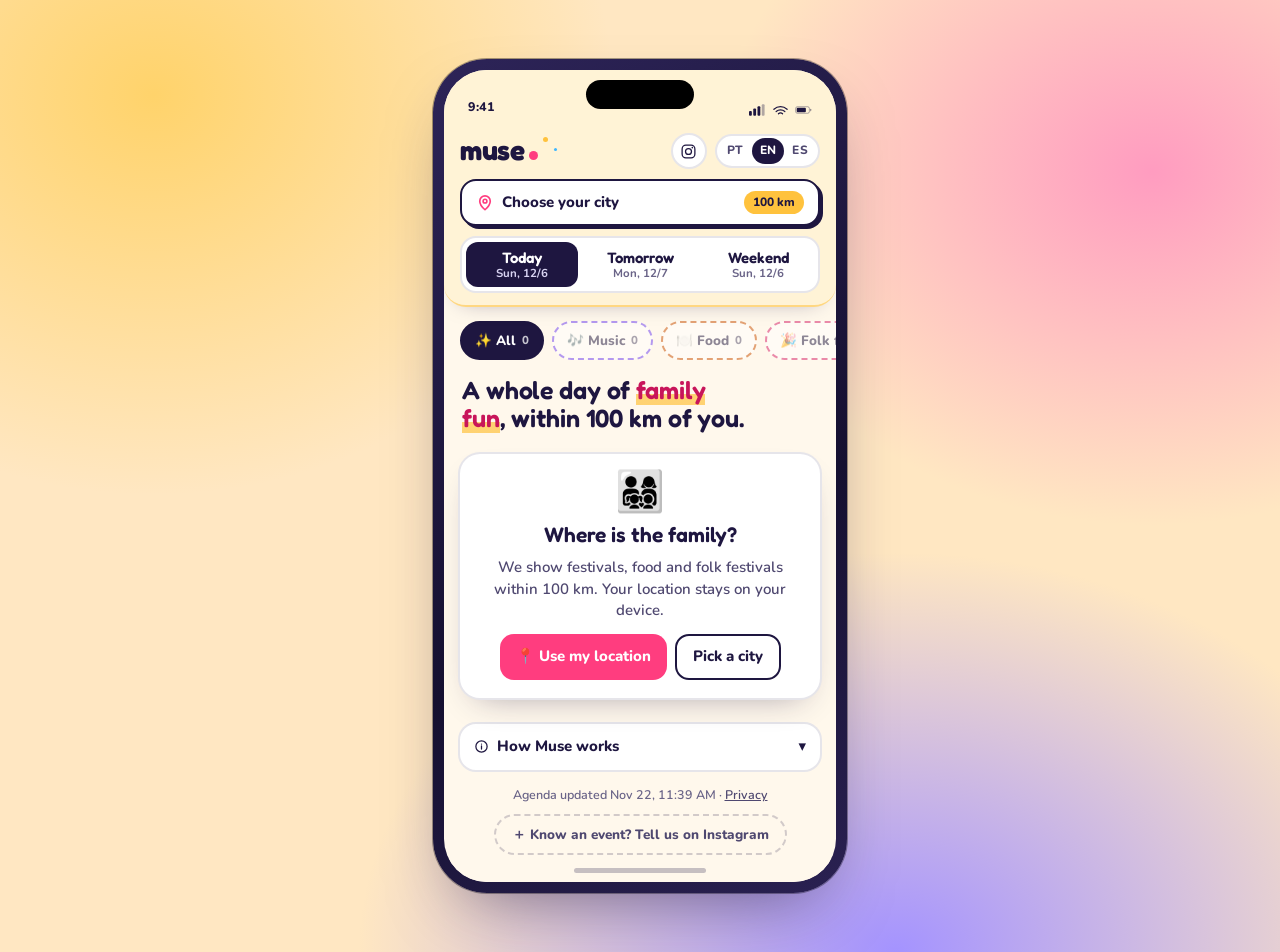
==== commit 38d8e1a8: "Radius picker: 50 / 100 / 120 / 150 km in the location panel Tapping the km pill opens the location " ====
--- a/index.html
+++ b/index.html
@@ -74,6 +74,10 @@
           <span class="locradius" id="locRadius"></span>
         </button>
         <div class="locpanel" id="locPanel" hidden>
+          <div class="radiusrow">
+            <span class="radiuslbl" id="radiusLbl"></span>
+            <div class="radii" id="radii" role="group" aria-labelledby="radiusLbl"></div>
+          </div>
           <button class="gps" id="gpsBtn" type="button"></button>
           <div class="searchbox">
             <div class="searchrow">
--- a/style.css
+++ b/style.css
@@ -69,6 +69,10 @@
 .loctext{flex:1;font-weight:800;font-size:15px;white-space:nowrap;overflow:hidden;text-overflow:ellipsis}
 .locradius{flex:none;font-size:12px;font-weight:800;background:var(--sun);border-radius:999px;padding:3px 9px}
 .locpanel{margin-top:10px;background:#fff;border:2px solid var(--line);border-radius:18px;padding:12px}
+.radiusrow{margin-bottom:12px}
+.radiuslbl{display:block;font-size:12px;font-weight:800;color:var(--mut);margin:0 2px 6px}
+.radii{display:grid;grid-template-columns:repeat(4,1fr);gap:6px}
+.radii .chip{justify-content:center;padding-left:0;padding-right:0}
 .gps{width:100%;display:flex;align-items:center;justify-content:center;gap:8px;padding:11px 14px;border-radius:14px;
   background:var(--acc);color:#fff;font-weight:800;font-size:15px}
 .gps:disabled{opacity:.6}
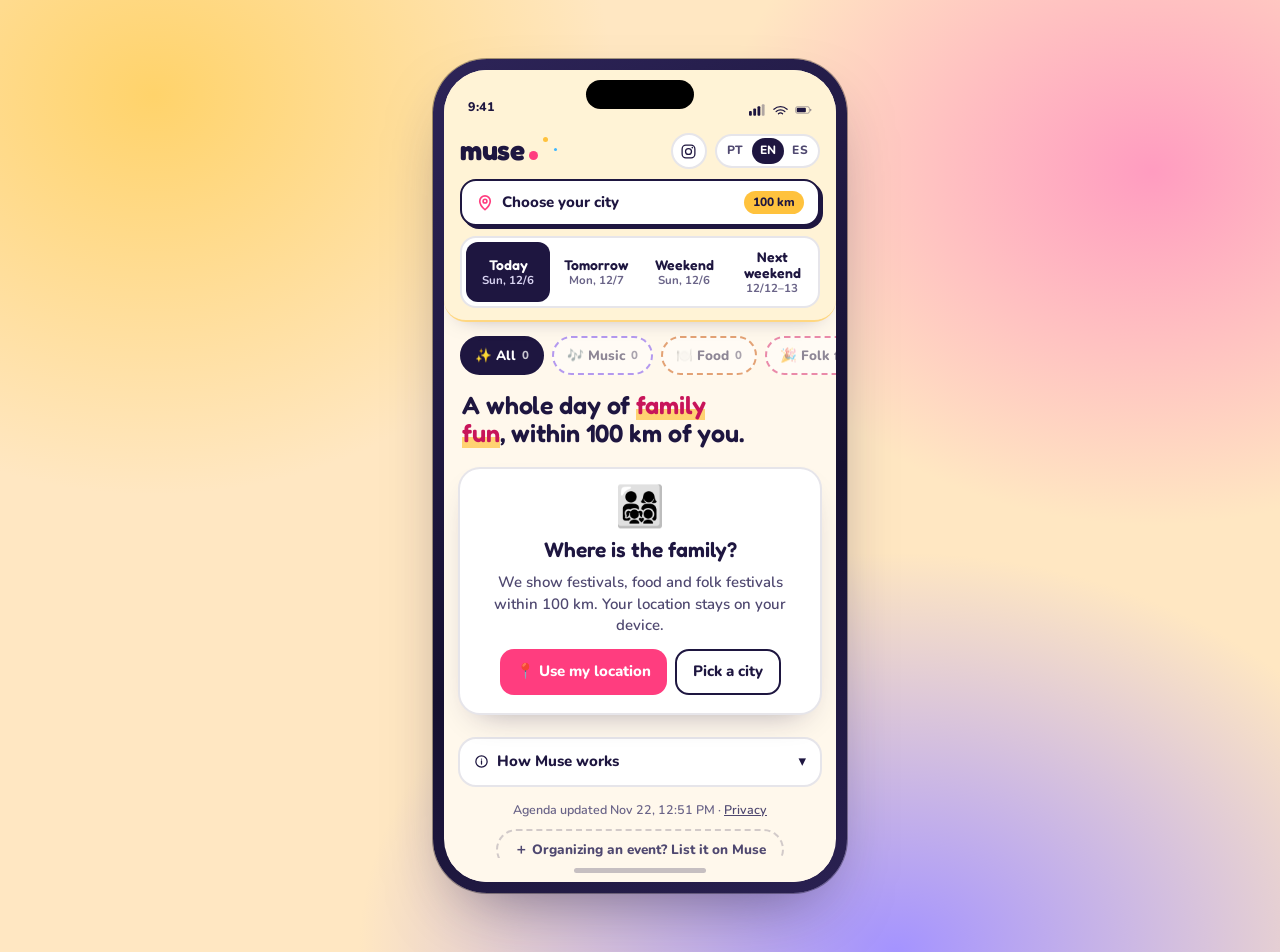
==== commit 27cffc63: "Footer: small "Compartilhar o Muse" button Next to @muse_find, a pill button invites friends to the " ====
--- a/index.html
+++ b/index.html
@@ -112,6 +112,10 @@
           <svg viewBox="0 0 24 24" width="19" height="19" fill="none" stroke="currentColor" stroke-width="1.7" stroke-linecap="round" stroke-linejoin="round" aria-hidden="true"><rect x="3" y="3" width="18" height="18" rx="5.4"></rect><circle cx="12" cy="12" r="4.2"></circle><circle cx="17.4" cy="6.6" r="1.15" fill="currentColor" stroke="none"></circle></svg>
           <span>@muse_find</span>
         </a>
+        <button class="shareapp" type="button" data-shareapp id="shareApp">
+          <svg viewBox="0 0 24 24" width="17" height="17" fill="none" stroke="currentColor" stroke-width="2" stroke-linecap="round" stroke-linejoin="round" aria-hidden="true"><circle cx="18" cy="5" r="2.5"/><circle cx="6" cy="12" r="2.5"/><circle cx="18" cy="19" r="2.5"/><path d="M8.2 10.8l7.6-4.4M8.2 13.2l7.6 4.4"/></svg>
+          <span id="shareAppTxt"></span>
+        </button>
       </div>
     </div>
 
--- a/style.css
+++ b/style.css
@@ -91,9 +91,9 @@
 .locnote:empty{display:none}
 
 /* day tabs */
-.days{display:grid;grid-template-columns:repeat(3,1fr);gap:6px;margin-top:10px;background:#fff;border:2px solid var(--line);border-radius:16px;padding:4px}
-.days button{border-radius:12px;padding:7px 4px;display:flex;flex-direction:column;align-items:center;line-height:1.15}
-.days .dl{font-family:var(--display);font-weight:600;font-size:15px}
+.days{display:grid;grid-template-columns:repeat(4,1fr);gap:4px;margin-top:10px;background:#fff;border:2px solid var(--line);border-radius:16px;padding:4px}
+.days button{border-radius:12px;padding:7px 2px;justify-content:center;display:flex;flex-direction:column;align-items:center;line-height:1.15}
+.days .dl{font-family:var(--display);font-weight:600;font-size:14px;text-wrap:balance}
 .days .dd{font-size:11.5px;font-weight:700;color:var(--dim)}
 .days button[aria-pressed="true"]{background:var(--ink);color:#fff}
 .days button[aria-pressed="true"] .dd{color:#d9d4f2}
@@ -114,6 +114,10 @@
 .tagline em{font-style:normal;color:var(--acc-ink);background:linear-gradient(transparent 62%,color-mix(in srgb,var(--sun) 70%,transparent) 62%)}
 .stats{margin:6px 0 0;font-size:13.5px;color:var(--mut);font-weight:600}
 .stats b{color:var(--ink)}
+.morebtn{display:flex;align-items:center;justify-content:center;width:100%;margin-top:10px;padding:10px 14px;border-radius:14px;
+  background:#fff;border:2px dashed var(--acc);color:var(--ink);font-weight:800;font-size:14.5px}
+.morebtn:active{transform:translateY(1px)}
+.morebtn:disabled{opacity:.6}
 
 /* results */
 main{padding:10px 14px 6px;display:flex;flex-direction:column;gap:14px}
@@ -137,6 +141,7 @@
 .badge{font-size:12px;font-weight:800;border-radius:999px;padding:3px 9px;background:var(--bg2);color:var(--ink);border:1.5px solid var(--line2)}
 .badge.free{background:#dcf7e3;border-color:#8fd6a3;color:#135c28}
 .badge.kids{background:#e4f6ff;border-color:#8ccff3;color:#0b4f73}
+.badge.org{background:#efe9ff;color:#4b2bc2;border-color:#d5c9ff}
 .badge.week{background:#efe9ff;border-color:#c3b3ff;color:#3d2696}
 .acts{display:grid;grid-template-columns:repeat(4,1fr);gap:6px;margin-top:12px}
 .act{display:flex;flex-direction:column;align-items:center;gap:3px;padding:8px 2px;border-radius:14px;background:var(--bg);border:2px solid var(--line);
@@ -154,6 +159,14 @@
 .card .big{font-size:40px;line-height:1}
 .card h2{font-family:var(--display);font-weight:600;font-size:21px;margin-top:8px}
 .card p{margin:6px 0 0;color:var(--mut);font-weight:600}
+.card.srch{margin:18px 0;scroll-margin-top:220px;background:var(--bg2);border-style:dashed;border-color:var(--line2)}
+.card.srch .mut{font-size:13.5px}
+.card.srch .srchmsg{color:var(--ink);font-weight:800}
+.card.srch.running{border-style:solid;border-color:var(--acc)}
+.card.srch .tip{font-size:17px;color:var(--ink);font-weight:800;min-height:1.4em}
+.spin{display:inline-block;animation:muse-spin 1.6s ease-in-out infinite}
+@keyframes muse-spin{0%,100%{transform:rotate(-14deg) scale(1)}50%{transform:rotate(14deg) scale(1.12)}}
+@media (prefers-reduced-motion:reduce){.spin{animation:none}}
 .card .row{display:flex;gap:8px;justify-content:center;flex-wrap:wrap;margin-top:12px}
 .btn{display:inline-flex;align-items:center;gap:7px;padding:10px 16px;border-radius:14px;font-weight:800;background:var(--ink);color:#fff;text-decoration:none}
 .btn.alt{background:#fff;color:var(--ink);border:2px solid var(--ink)}
@@ -177,7 +190,10 @@
 .foot{margin:14px 18px 4px;font-size:12.5px;color:var(--dim);text-align:center;font-weight:600}
 .foot a{color:var(--mut)}
 .suggest{display:block;margin:10px auto 0;padding:9px 16px;border-radius:999px;border:2px dashed var(--line2);font-weight:800;font-size:13.5px;color:var(--mut)}
-.social{display:flex;justify-content:center;padding:14px 0 20px}
+.social{display:flex;justify-content:center;align-items:center;flex-wrap:wrap;gap:10px 18px;padding:14px 0 20px}
+.shareapp{display:inline-flex;align-items:center;gap:6px;padding:7px 13px;border-radius:999px;background:#fff;border:2px solid var(--line);font-weight:800;font-size:13.5px;color:var(--ink)}
+.shareapp svg{color:var(--acc)}
+.shareapp:active{transform:translateY(1px)}
 .ig{display:inline-flex;align-items:center;gap:7px;font-weight:800;text-decoration:none;color:var(--mut)}
 
 @media (prefers-reduced-motion:reduce){*{transition:none!important;animation:none!important}}
